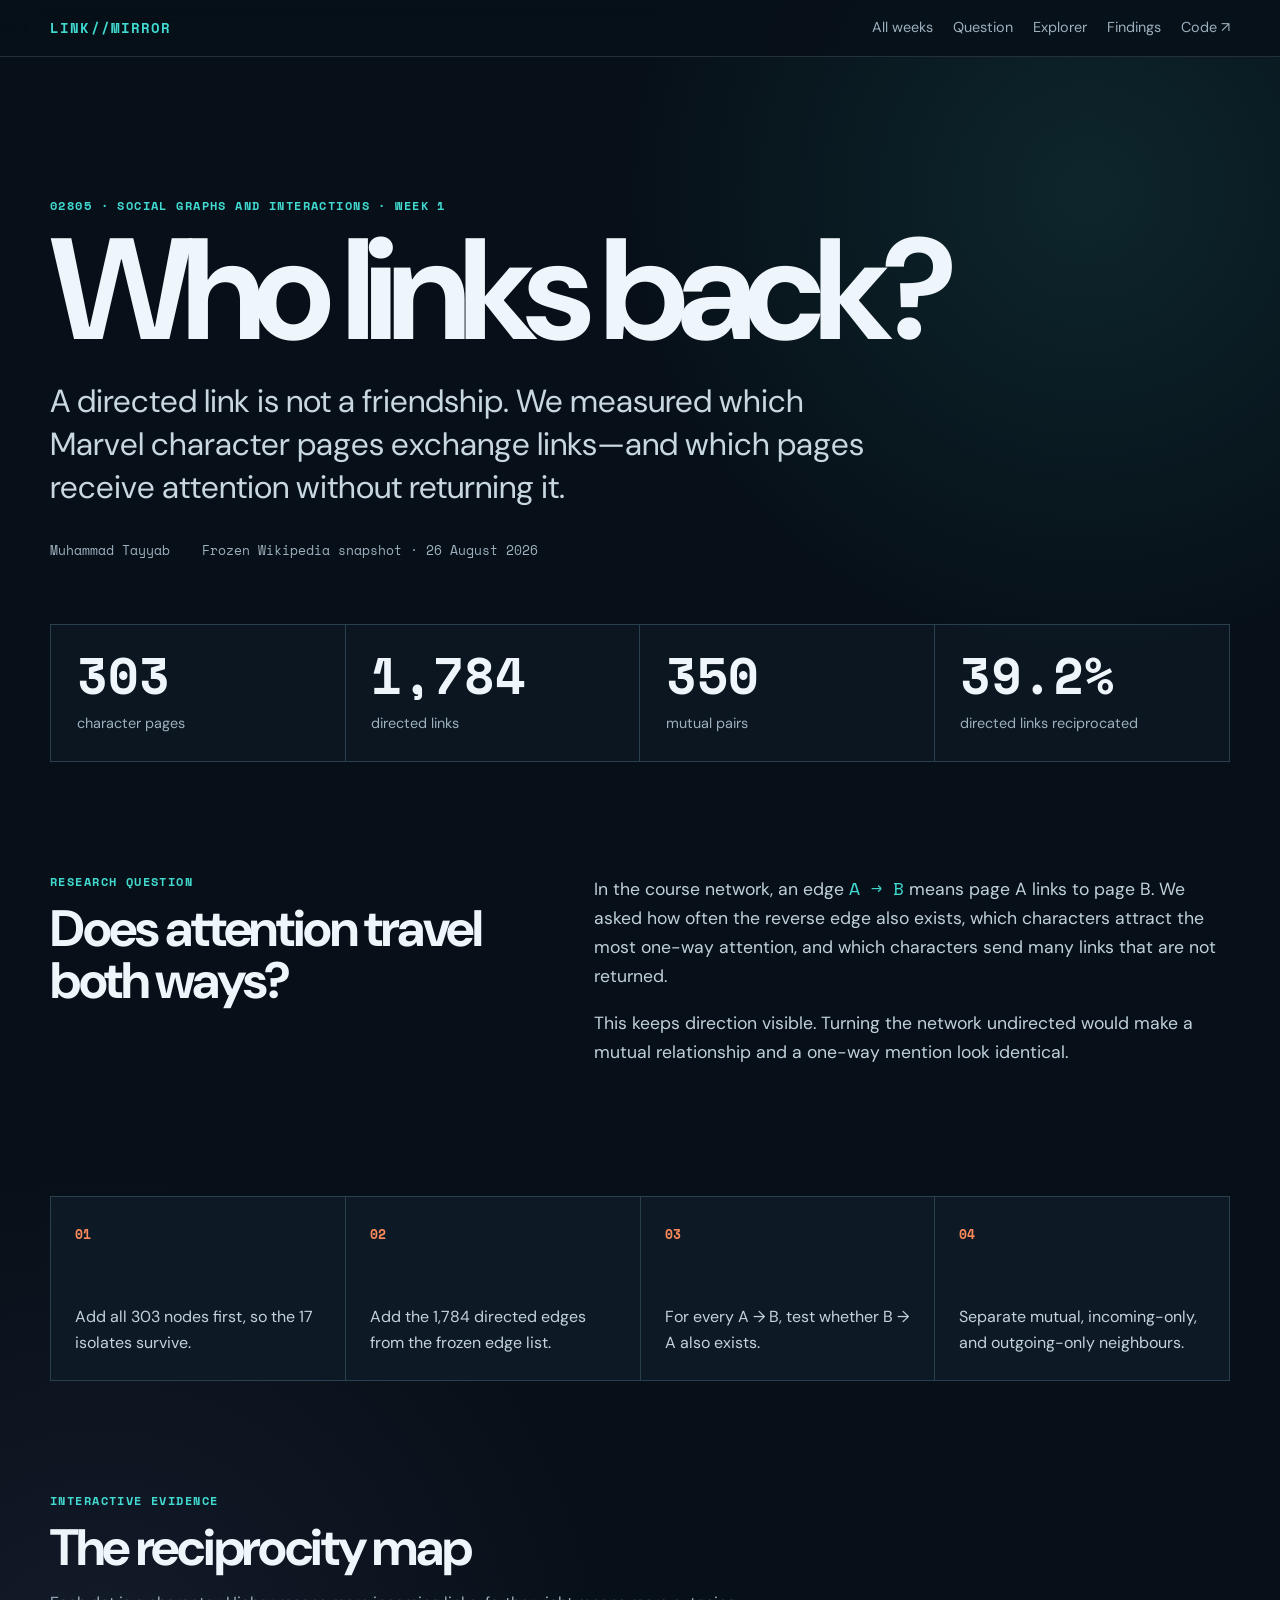
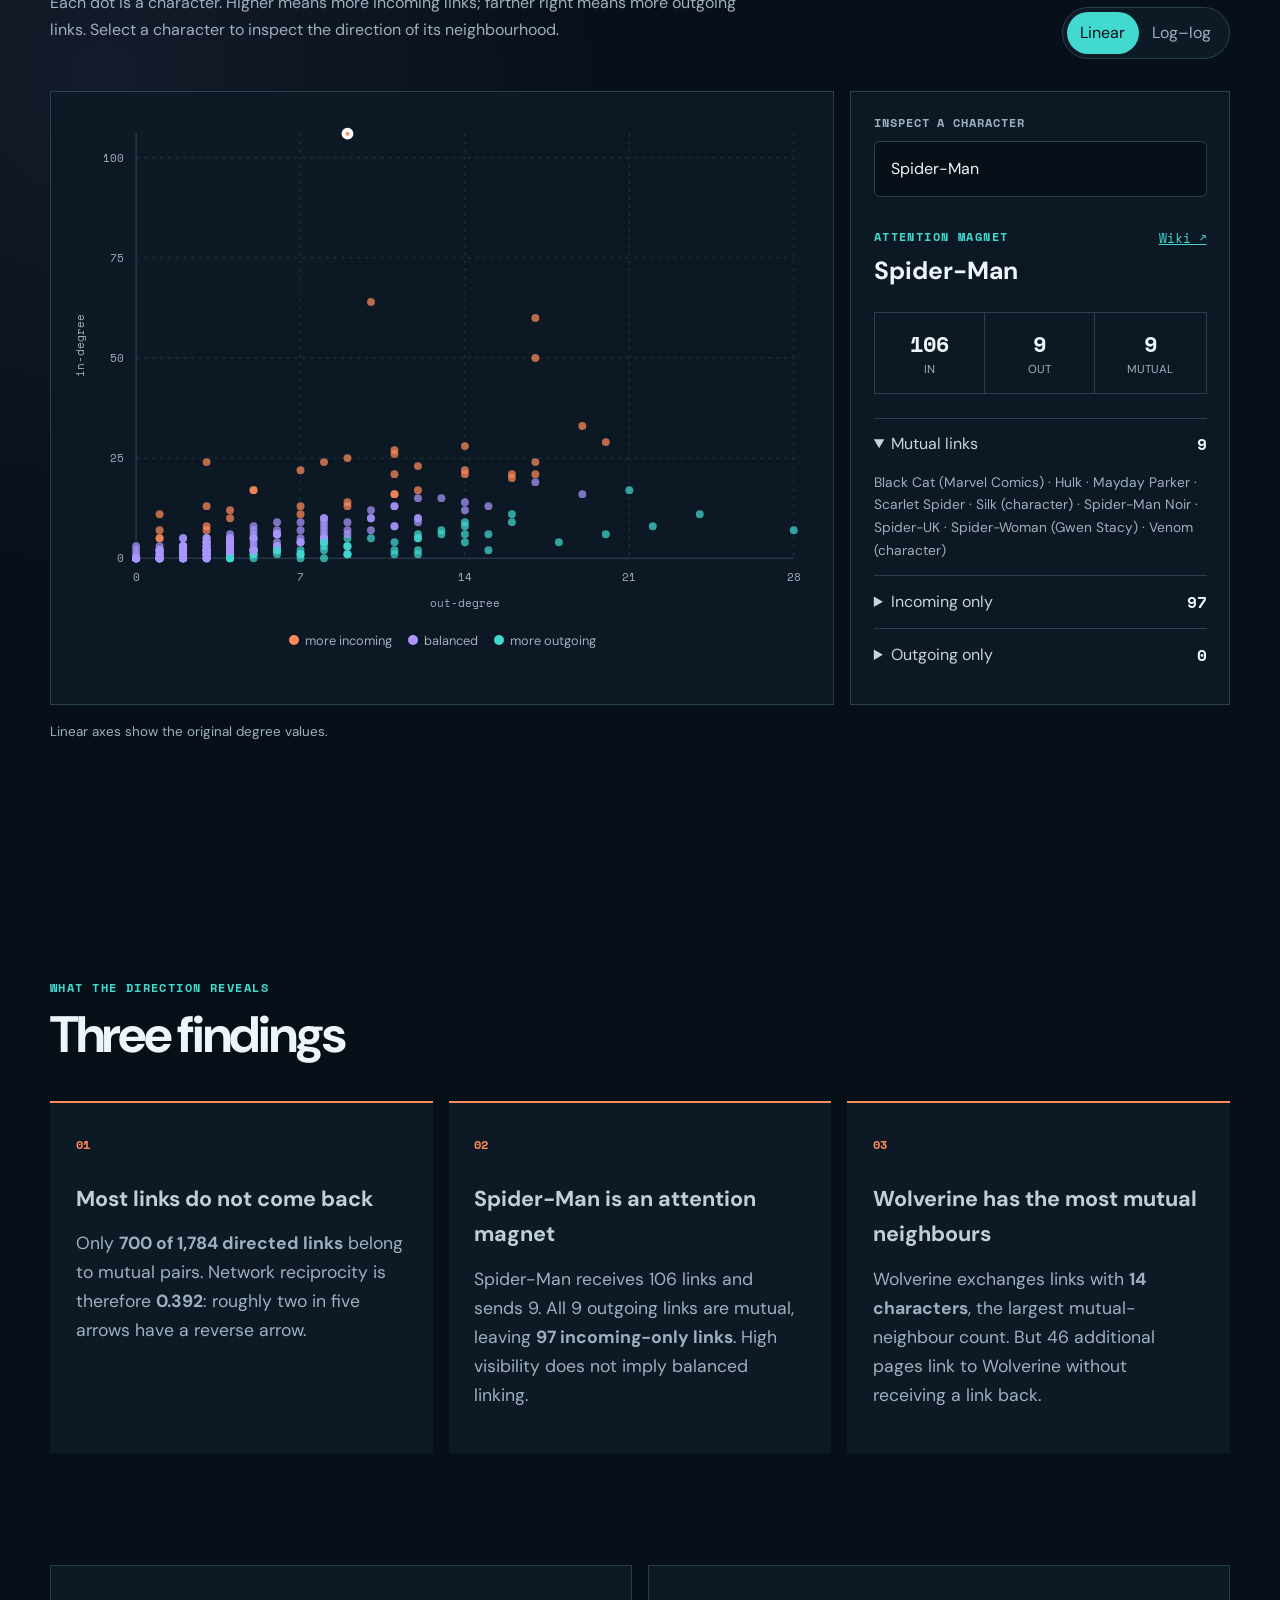
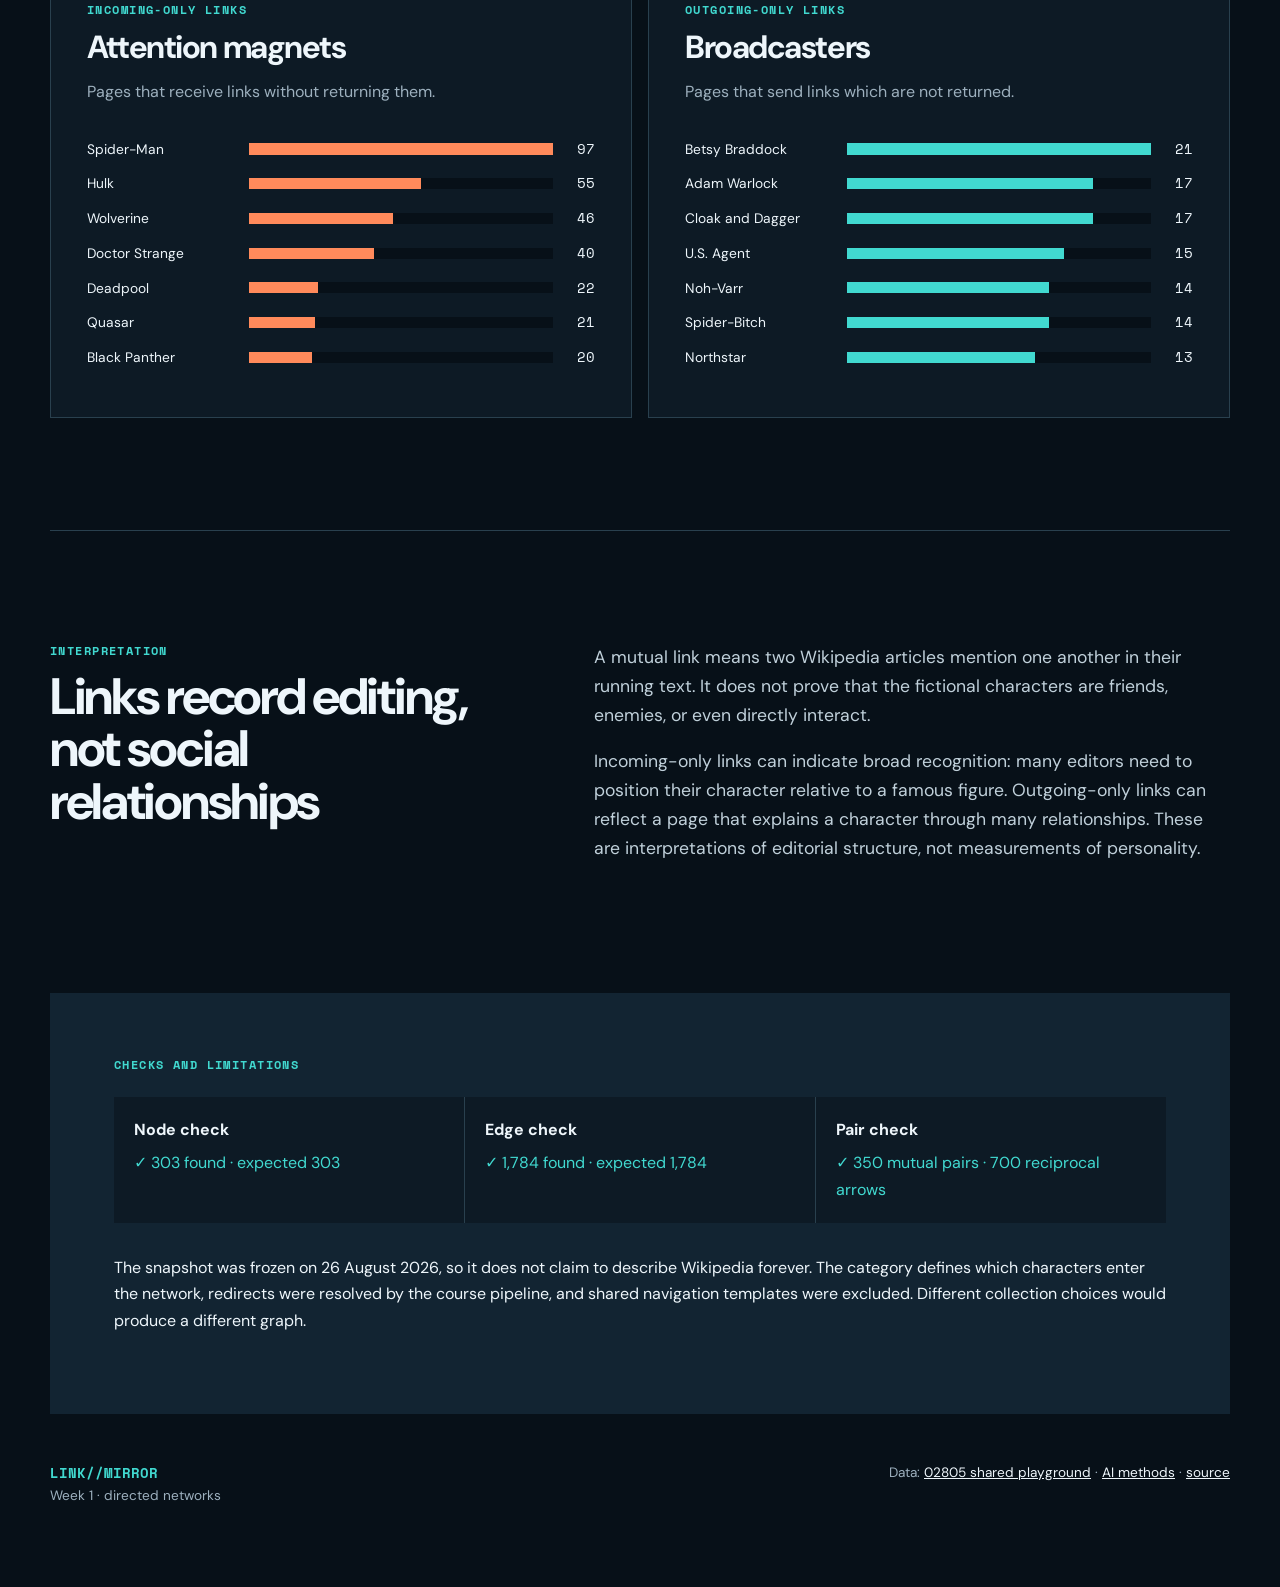
==== weeks/week1/index.html @ 77cc6e8d "Organize Weeks 1–8 and publish reproducible Week 6 Marvel Matchmaker" ====
<!doctype html>
<html lang="en">
<head>
  <meta charset="utf-8">
  <meta name="viewport" content="width=device-width, initial-scale=1">
  <meta name="description" content="A Week 1 investigation of reciprocal and one-way links in Wikipedia's Marvel superhero network.">
  <title>Marvel Link Mirror · Week 1</title>
  <link rel="preconnect" href="https://fonts.googleapis.com">
  <link rel="preconnect" href="https://fonts.gstatic.com" crossorigin>
  <link href="https://fonts.googleapis.com/css2?family=DM+Sans:wght@400;500;600;700&family=Space+Mono:wght@400;700&display=swap" rel="stylesheet">
  <link rel="stylesheet" href="../../styles.css">
</head>
<body>
  <header class="site-header">
    <a class="brand" href="../../index.html" aria-label="Marvel Link Mirror home">LINK//MIRROR</a>
    <nav aria-label="Main navigation"><a href="../../index.html">All weeks</a>
      <a href="#question">Question</a>
      <a href="#explorer">Explorer</a>
      <a href="#findings">Findings</a>
      <a href="https://github.com/tayyab859/social-graphs-2026">Code ↗</a>
    </nav>
  </header>

  <main id="top">
    <section class="hero">
      <p class="eyebrow">02805 · Social Graphs and Interactions · Week 1</p>
      <h1>Who links back?</h1>
      <p class="lede">A directed link is not a friendship. We measured which Marvel character pages exchange links—and which pages receive attention without returning it.</p>
      <div class="hero-meta">
        <span>Muhammad Tayyab</span>
        <span>Frozen Wikipedia snapshot · 26 August 2026</span>
      </div>
    </section>

    <section class="metrics" aria-label="Network summary">
      <article><strong id="metric-nodes">303</strong><span>character pages</span></article>
      <article><strong id="metric-edges">1,784</strong><span>directed links</span></article>
      <article><strong id="metric-mutual">350</strong><span>mutual pairs</span></article>
      <article><strong id="metric-reciprocity">39.2%</strong><span>directed links reciprocated</span></article>
    </section>

    <section id="question" class="prose two-column">
      <div>
        <p class="section-label">Research question</p>
        <h2>Does attention travel both ways?</h2>
      </div>
      <div>
        <p>In the course network, an edge <code>A → B</code> means page A links to page B. We asked how often the reverse edge also exists, which characters attract the most one-way attention, and which characters send many links that are not returned.</p>
        <p>This keeps direction visible. Turning the network undirected would make a mutual relationship and a one-way mention look identical.</p>
      </div>
    </section>

    <section class="method-strip" aria-label="Method">
      <div><span>01</span><p>Add all 303 nodes first, so the 17 isolates survive.</p></div>
      <div><span>02</span><p>Add the 1,784 directed edges from the frozen edge list.</p></div>
      <div><span>03</span><p>For every A → B, test whether B → A also exists.</p></div>
      <div><span>04</span><p>Separate mutual, incoming-only, and outgoing-only neighbours.</p></div>
    </section>

    <section id="explorer" class="explorer">
      <div class="section-heading">
        <div>
          <p class="section-label">Interactive evidence</p>
          <h2>The reciprocity map</h2>
          <p>Each dot is a character. Higher means more incoming links; farther right means more outgoing links. Select a character to inspect the direction of its neighbourhood.</p>
        </div>
        <div class="segmented" role="group" aria-label="Axis scale">
          <button class="active" data-scale="linear" type="button">Linear</button>
          <button data-scale="log" type="button">Log–log</button>
        </div>
      </div>

      <div class="visual-grid">
        <div class="plot-card">
          <div id="plot-status" class="status" role="status">Loading official course data…</div>
          <svg id="scatter" viewBox="0 0 760 520" role="img" aria-label="Scatter plot comparing character in-degree and out-degree"></svg>
          <div class="legend" aria-label="Plot legend">
            <span><i class="dot magnet"></i>more incoming</span>
            <span><i class="dot balanced"></i>balanced</span>
            <span><i class="dot broadcaster"></i>more outgoing</span>
          </div>
        </div>

        <aside class="character-card">
          <label for="character-search">Inspect a character</label>
          <input id="character-search" list="character-options" placeholder="Try Spider-Man…" autocomplete="off">
          <datalist id="character-options"></datalist>
          <div id="character-empty" class="empty-state">Choose any character to see which links are mutual and which travel only one way.</div>
          <div id="character-detail" hidden>
            <div class="character-title">
              <div>
                <p id="character-type" class="section-label"></p>
                <h3 id="character-name"></h3>
              </div>
              <a id="character-wiki" href="#" target="_blank" rel="noopener" aria-label="Open character page on Wikipedia">Wiki ↗</a>
            </div>
            <div class="mini-metrics">
              <div><strong id="char-in">0</strong><span>in</span></div>
              <div><strong id="char-out">0</strong><span>out</span></div>
              <div><strong id="char-mutual">0</strong><span>mutual</span></div>
            </div>
            <div class="link-groups">
              <details open><summary>Mutual links <b id="count-mutual">0</b></summary><p id="list-mutual"></p></details>
              <details><summary>Incoming only <b id="count-incoming">0</b></summary><p id="list-incoming"></p></details>
              <details><summary>Outgoing only <b id="count-outgoing">0</b></summary><p id="list-outgoing"></p></details>
            </div>
          </div>
        </aside>
      </div>
      <p id="axis-note" class="caption">Linear axes show the original degree values.</p>
    </section>

    <section class="prose" id="findings">
      <p class="section-label">What the direction reveals</p>
      <h2>Three findings</h2>
      <div class="findings-grid">
        <article>
          <span class="finding-number">01</span>
          <h3>Most links do not come back</h3>
          <p>Only <strong>700 of 1,784 directed links</strong> belong to mutual pairs. Network reciprocity is therefore <strong>0.392</strong>: roughly two in five arrows have a reverse arrow.</p>
        </article>
        <article>
          <span class="finding-number">02</span>
          <h3>Spider-Man is an attention magnet</h3>
          <p>Spider-Man receives 106 links and sends 9. All 9 outgoing links are mutual, leaving <strong>97 incoming-only links</strong>. High visibility does not imply balanced linking.</p>
        </article>
        <article>
          <span class="finding-number">03</span>
          <h3>Wolverine has the most mutual neighbours</h3>
          <p>Wolverine exchanges links with <strong>14 characters</strong>, the largest mutual-neighbour count. But 46 additional pages link to Wolverine without receiving a link back.</p>
        </article>
      </div>
    </section>

    <section class="rankings">
      <article>
        <p class="section-label">Incoming-only links</p>
        <h2>Attention magnets</h2>
        <p class="subcopy">Pages that receive links without returning them.</p>
        <div id="attention-bars" class="bars" aria-label="Ranking of incoming-only links"></div>
      </article>
      <article>
        <p class="section-label">Outgoing-only links</p>
        <h2>Broadcasters</h2>
        <p class="subcopy">Pages that send links which are not returned.</p>
        <div id="broadcast-bars" class="bars" aria-label="Ranking of outgoing-only links"></div>
      </article>
    </section>

    <section class="prose two-column interpretation">
      <div>
        <p class="section-label">Interpretation</p>
        <h2>Links record editing, not social relationships</h2>
      </div>
      <div>
        <p>A mutual link means two Wikipedia articles mention one another in their running text. It does not prove that the fictional characters are friends, enemies, or even directly interact.</p>
        <p>Incoming-only links can indicate broad recognition: many editors need to position their character relative to a famous figure. Outgoing-only links can reflect a page that explains a character through many relationships. These are interpretations of editorial structure, not measurements of personality.</p>
      </div>
    </section>

    <section class="limitations">
      <p class="section-label">Checks and limitations</p>
      <div class="checks-grid">
        <article><strong>Node check</strong><span id="check-nodes">Waiting for data</span></article>
        <article><strong>Edge check</strong><span id="check-edges">Waiting for data</span></article>
        <article><strong>Pair check</strong><span id="check-pairs">Waiting for data</span></article>
      </div>
      <p>The snapshot was frozen on 26 August 2026, so it does not claim to describe Wikipedia forever. The category defines which characters enter the network, redirects were resolved by the course pipeline, and shared navigation templates were excluded. Different collection choices would produce a different graph.</p>
    </section>
  </main>

  <footer>
    <div><strong>LINK//MIRROR</strong><span>Week 1 · directed networks</span></div>
    <p>Data: <a href="https://sunelehmann.com/socialgraphs2026-web/data/">02805 shared playground</a> · <a href="../../AI_METHODS.md">AI methods</a> · <a href="https://github.com/tayyab859/social-graphs-2026">source</a></p>
  </footer>

  <div id="tooltip" class="tooltip" hidden></div>
  <script src="../../app.js"></script>
</body>
</html>
---- styles.css ----
:root {
  --bg: #071018;
  --panel: #0d1a25;
  --panel-2: #122432;
  --text: #eef6fb;
  --muted: #9db0be;
  --line: #29404e;
  --cyan: #41d9d0;
  --orange: #ff8a5b;
  --violet: #a996ff;
  --max: 1180px;
}
* { box-sizing: border-box; }
html { scroll-behavior: smooth; }
body {
  margin: 0;
  color: var(--text);
  background: radial-gradient(circle at 85% 4%, rgba(65,217,208,.11), transparent 29rem), radial-gradient(circle at 8% 35%, rgba(169,150,255,.08), transparent 32rem), var(--bg);
  font-family: "DM Sans", system-ui, sans-serif;
  font-size: 16px;
  line-height: 1.65;
}
a { color: inherit; }
button, input { font: inherit; }
code { color: var(--cyan); font-family: "Space Mono", monospace; }
.site-header {
  position: sticky;
  top: 0;
  z-index: 20;
  display: flex;
  justify-content: space-between;
  align-items: center;
  gap: 1.5rem;
  padding: 1rem max(1.25rem, calc((100vw - var(--max)) / 2));
  border-bottom: 1px solid rgba(157,176,190,.2);
  background: rgba(7,16,24,.88);
  backdrop-filter: blur(16px);
}
.brand { font: 700 .88rem/1 "Space Mono", monospace; letter-spacing: .08em; text-decoration: none; color: var(--cyan); }
nav { display: flex; gap: 1.25rem; }
nav a { color: var(--muted); text-decoration: none; font-size: .9rem; }
nav a:hover, nav a:focus-visible { color: var(--text); }
main > section, footer { width: min(calc(100% - 2.5rem), var(--max)); margin-inline: auto; }
.hero { padding: clamp(5rem, 11vw, 9rem) 0 4rem; max-width: var(--max); }
.eyebrow, .section-label { margin: 0 0 .75rem; color: var(--cyan); font: 700 .74rem/1.4 "Space Mono", monospace; letter-spacing: .12em; text-transform: uppercase; }
h1, h2, h3, p { margin-top: 0; }
h1 { margin-bottom: 1.5rem; font-size: clamp(4rem, 12vw, 9rem); line-height: .9; letter-spacing: -.075em; }
.lede { max-width: 830px; color: #c8d7e0; font-size: clamp(1.25rem, 2.6vw, 2rem); line-height: 1.35; }
.hero-meta { display: flex; flex-wrap: wrap; gap: .7rem 2rem; color: var(--muted); font: .8rem "Space Mono", monospace; }
.metrics { display: grid; grid-template-columns: repeat(4, 1fr); border: 1px solid var(--line); background: rgba(13,26,37,.72); }
.metrics article { padding: 1.6rem; border-right: 1px solid var(--line); }
.metrics article:last-child { border-right: 0; }
.metrics strong { display: block; font: 700 clamp(1.9rem, 4vw, 3.1rem)/1 "Space Mono", monospace; }
.metrics span { display: block; margin-top: .7rem; color: var(--muted); font-size: .9rem; }
.prose { padding: 7rem 0; }
.two-column { display: grid; grid-template-columns: minmax(0, .82fr) minmax(0, 1.18fr); gap: clamp(2rem, 8vw, 7rem); }
h2 { margin-bottom: 1rem; font-size: clamp(2rem, 4vw, 3.6rem); line-height: 1.02; letter-spacing: -.045em; }
.prose > div:last-child { color: #c0d0da; font-size: 1.1rem; }
.method-strip { display: grid; grid-template-columns: repeat(4, 1fr); gap: 1px; padding: 1px; background: var(--line); }
.method-strip div { min-height: 180px; padding: 1.5rem; background: var(--panel); }
.method-strip span { color: var(--orange); font: 700 .8rem "Space Mono", monospace; }
.method-strip p { margin: 3.5rem 0 0; color: #c4d2db; }
.explorer { padding: 7rem 0; }
.section-heading { display: flex; align-items: end; justify-content: space-between; gap: 2rem; margin-bottom: 2rem; }
.section-heading > div:first-child { max-width: 700px; }
.section-heading p:last-child { color: var(--muted); }
.segmented { display: flex; flex: 0 0 auto; padding: .25rem; border: 1px solid var(--line); background: var(--panel); border-radius: 999px; }
.segmented button { padding: .5rem .85rem; color: var(--muted); background: transparent; border: 0; border-radius: 999px; cursor: pointer; }
.segmented button.active { color: #071018; background: var(--cyan); }
.visual-grid { display: grid; grid-template-columns: minmax(0, 1.55fr) minmax(300px, .75fr); gap: 1rem; }
.plot-card, .character-card { border: 1px solid var(--line); background: rgba(13,26,37,.88); }
.plot-card { position: relative; min-height: 530px; padding: 1rem; overflow: hidden; }
#scatter { width: 100%; height: auto; min-height: 460px; }
.status { position: absolute; inset: 0; display: grid; place-items: center; background: var(--panel); color: var(--muted); z-index: 2; }
.status.error { color: #ffb29a; }
.status[hidden] { display: none; }
.legend { display: flex; justify-content: center; flex-wrap: wrap; gap: 1rem; color: var(--muted); font-size: .8rem; }
.dot { display: inline-block; width: .65rem; height: .65rem; margin-right: .35rem; border-radius: 50%; }
.dot.magnet { background: var(--orange); }
.dot.balanced { background: var(--violet); }
.dot.broadcaster { background: var(--cyan); }
.character-card { padding: 1.4rem; }
.character-card > label { display: block; margin-bottom: .6rem; color: var(--muted); font: 700 .75rem "Space Mono", monospace; text-transform: uppercase; letter-spacing: .08em; }
.character-card input { width: 100%; padding: .85rem 1rem; color: var(--text); background: #071018; border: 1px solid var(--line); border-radius: .35rem; }
.character-card input:focus { outline: 2px solid var(--cyan); outline-offset: 2px; }
.empty-state { padding: 3rem .25rem; color: var(--muted); }
.character-title { display: flex; justify-content: space-between; align-items: start; gap: 1rem; margin-top: 2rem; }
.character-title h3 { margin-bottom: .25rem; font-size: 1.55rem; line-height: 1.1; }
.character-title a { color: var(--cyan); font: .8rem "Space Mono", monospace; }
.mini-metrics { display: grid; grid-template-columns: repeat(3, 1fr); margin: 1.5rem 0; border: 1px solid var(--line); }
.mini-metrics div { padding: .85rem; text-align: center; border-right: 1px solid var(--line); }
.mini-metrics div:last-child { border-right: 0; }
.mini-metrics strong, .mini-metrics span { display: block; }
.mini-metrics strong { font: 700 1.4rem "Space Mono", monospace; }
.mini-metrics span { color: var(--muted); font-size: .72rem; text-transform: uppercase; }
details { border-top: 1px solid var(--line); }
summary { padding: .8rem 0; cursor: pointer; color: #c7d4dc; }
summary b { float: right; color: var(--text); font-family: "Space Mono", monospace; }
details p { max-height: 95px; overflow: auto; color: var(--muted); font-size: .86rem; }
.caption { margin-top: 1rem; color: var(--muted); font-size: .84rem; }
.findings-grid { display: grid; grid-template-columns: repeat(3, 1fr); gap: 1rem; margin-top: 2.5rem; }
.findings-grid article { padding: 1.6rem; border-top: 2px solid var(--orange); background: var(--panel); }
.findings-grid h3 { margin: 1.5rem 0 .75rem; font-size: 1.35rem; }
.findings-grid p { color: var(--muted); }
.finding-number { color: var(--orange); font: 700 .75rem "Space Mono", monospace; }
.rankings { display: grid; grid-template-columns: 1fr 1fr; gap: 1rem; padding-bottom: 7rem; }
.rankings > article { padding: clamp(1.5rem, 3vw, 2.25rem); background: var(--panel); border: 1px solid var(--line); }
.rankings h2 { font-size: 2rem; }
.subcopy { color: var(--muted); }
.bars { margin-top: 2rem; }
.bar-row { display: grid; width: 100%; grid-template-columns: minmax(105px, 1.1fr) 2.2fr 2rem; align-items: center; gap: .65rem; margin: .75rem 0; padding: 0; color: var(--text); background: transparent; border: 0; text-align: left; cursor: pointer; font-size: .86rem; }
.bar-label { overflow: hidden; white-space: nowrap; text-overflow: ellipsis; }
.bar-track { height: .7rem; background: #071018; }
.bar-fill { display: block; height: 100%; background: var(--orange); }
.broadcast .bar-fill { background: var(--cyan); }
.bar-value { text-align: right; font-family: "Space Mono", monospace; }
.interpretation { border-top: 1px solid var(--line); }
.limitations { padding: 4rem; background: var(--panel-2); }
.checks-grid { display: grid; grid-template-columns: repeat(3, 1fr); gap: 1px; margin: 1.5rem 0 2rem; background: var(--line); }
.checks-grid article { padding: 1.25rem; background: var(--panel); }
.checks-grid strong, .checks-grid span { display: block; }
.checks-grid span { margin-top: .4rem; color: var(--muted); }
.checks-grid .pass { color: var(--cyan); }
.checks-grid .fail { color: #ff9c7a; }
footer { display: flex; justify-content: space-between; gap: 2rem; padding: 3rem 0 5rem; color: var(--muted); font-size: .85rem; }
footer strong, footer span { display: block; }
footer strong { color: var(--cyan); font-family: "Space Mono", monospace; }
footer a { color: var(--text); }
.tooltip { position: fixed; z-index: 50; pointer-events: none; padding: .55rem .7rem; border: 1px solid var(--line); background: #02080d; color: var(--text); font-size: .8rem; box-shadow: 0 10px 35px rgba(0,0,0,.4); }
.axis-line, .grid-line { stroke: #2d4554; stroke-width: 1; }
.grid-line { stroke-dasharray: 3 5; opacity: .7; }
.axis-label, .tick-label { fill: var(--muted); font-family: "Space Mono", monospace; font-size: 11px; }
.plot-dot { cursor: pointer; stroke: transparent; stroke-width: 4; transition: r .15s ease, opacity .15s ease; }
.plot-dot:hover, .plot-dot.selected { stroke: #fff; opacity: 1; }
@media (max-width: 850px) {
  nav a:not(:last-child) { display: none; }
  .metrics, .method-strip { grid-template-columns: 1fr 1fr; }
  .metrics article:nth-child(2) { border-right: 0; }
  .metrics article:nth-child(-n+2) { border-bottom: 1px solid var(--line); }
  .two-column, .visual-grid, .rankings { grid-template-columns: 1fr; }
  .findings-grid { grid-template-columns: 1fr; }
  .section-heading { align-items: start; flex-direction: column; }
  .plot-card { min-height: 400px; }
  #scatter { min-height: 360px; }
  .limitations { padding: 2rem 1.25rem; }
  footer { flex-direction: column; }
}
@media (max-width: 520px) {
  h1 { font-size: 3.75rem; }
  .metrics, .method-strip, .checks-grid { grid-template-columns: 1fr; }
  .metrics article { border-right: 0; border-bottom: 1px solid var(--line); }
  .metrics article:last-child { border-bottom: 0; }
  .method-strip div { min-height: 130px; }
  .method-strip p { margin-top: 1.5rem; }
}
@media (prefers-reduced-motion: reduce) {
  html { scroll-behavior: auto; }
  *, *::before, *::after { transition: none !important; }
}
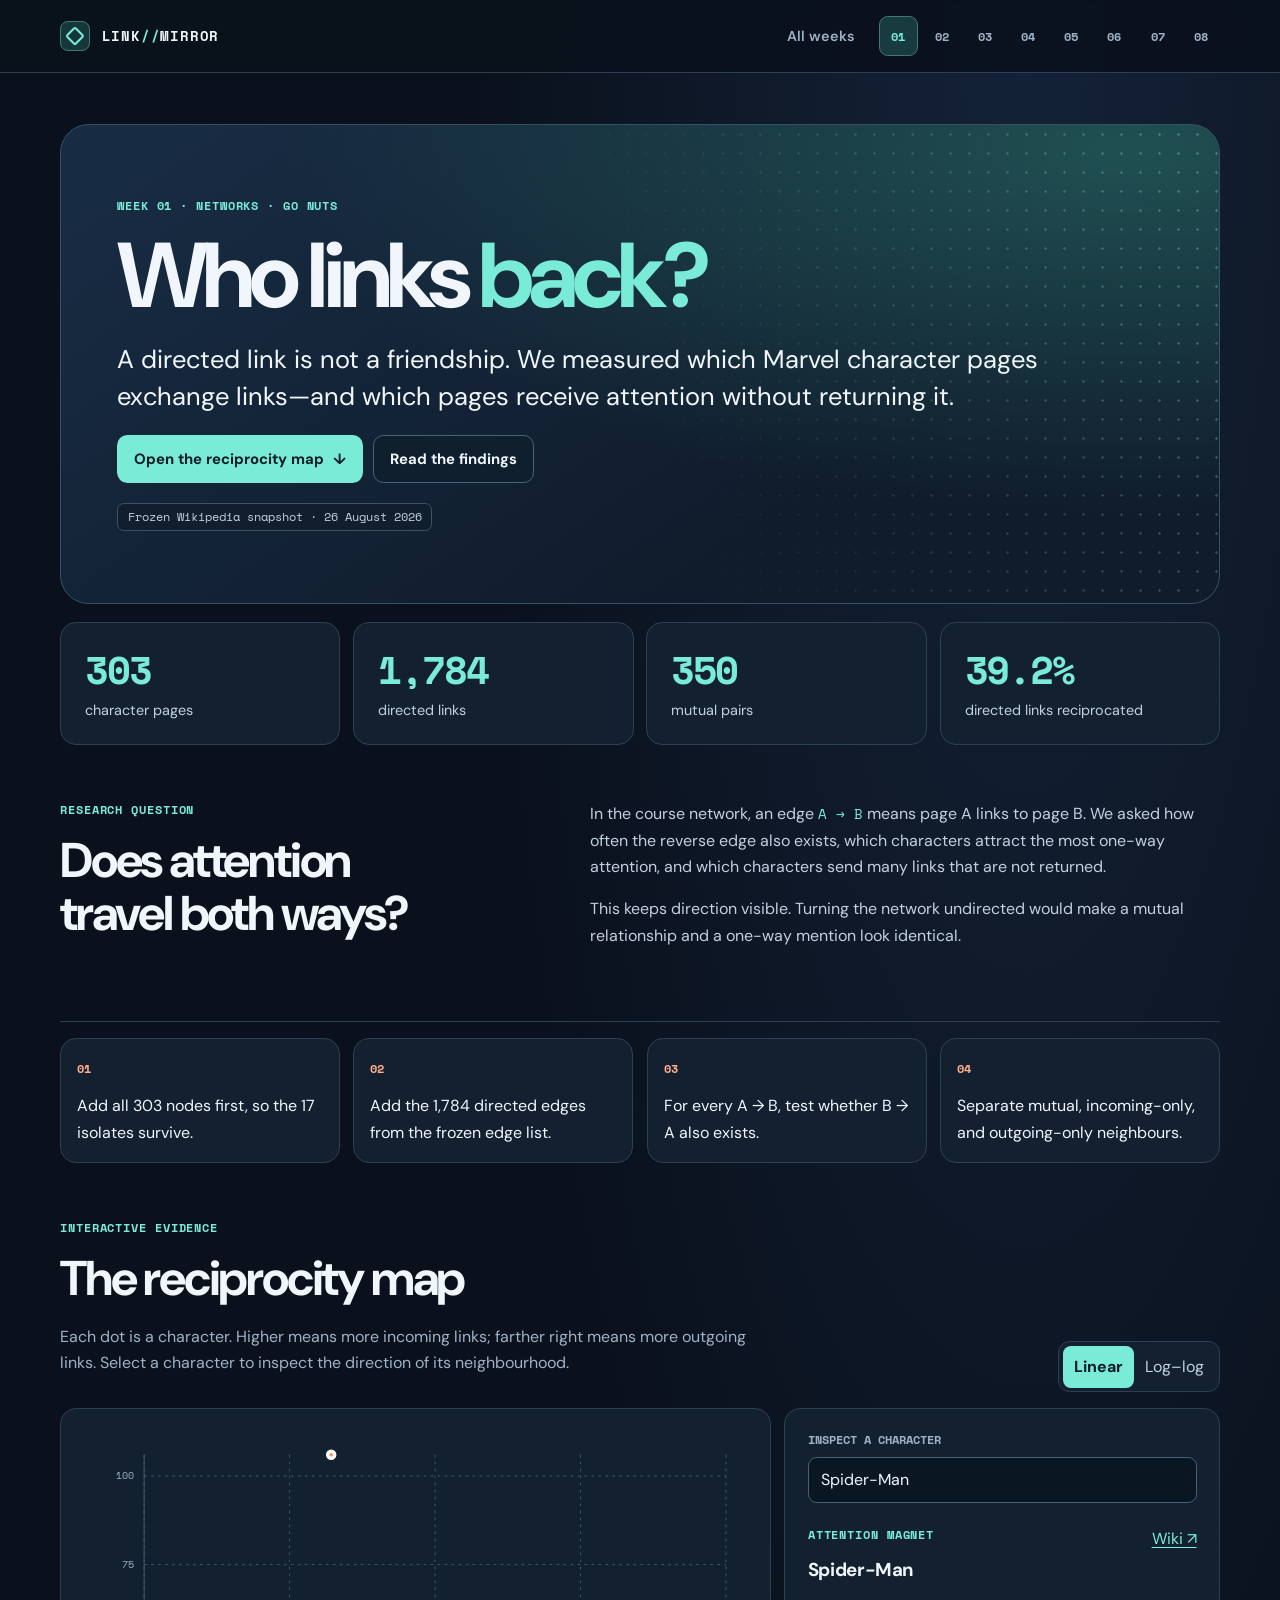
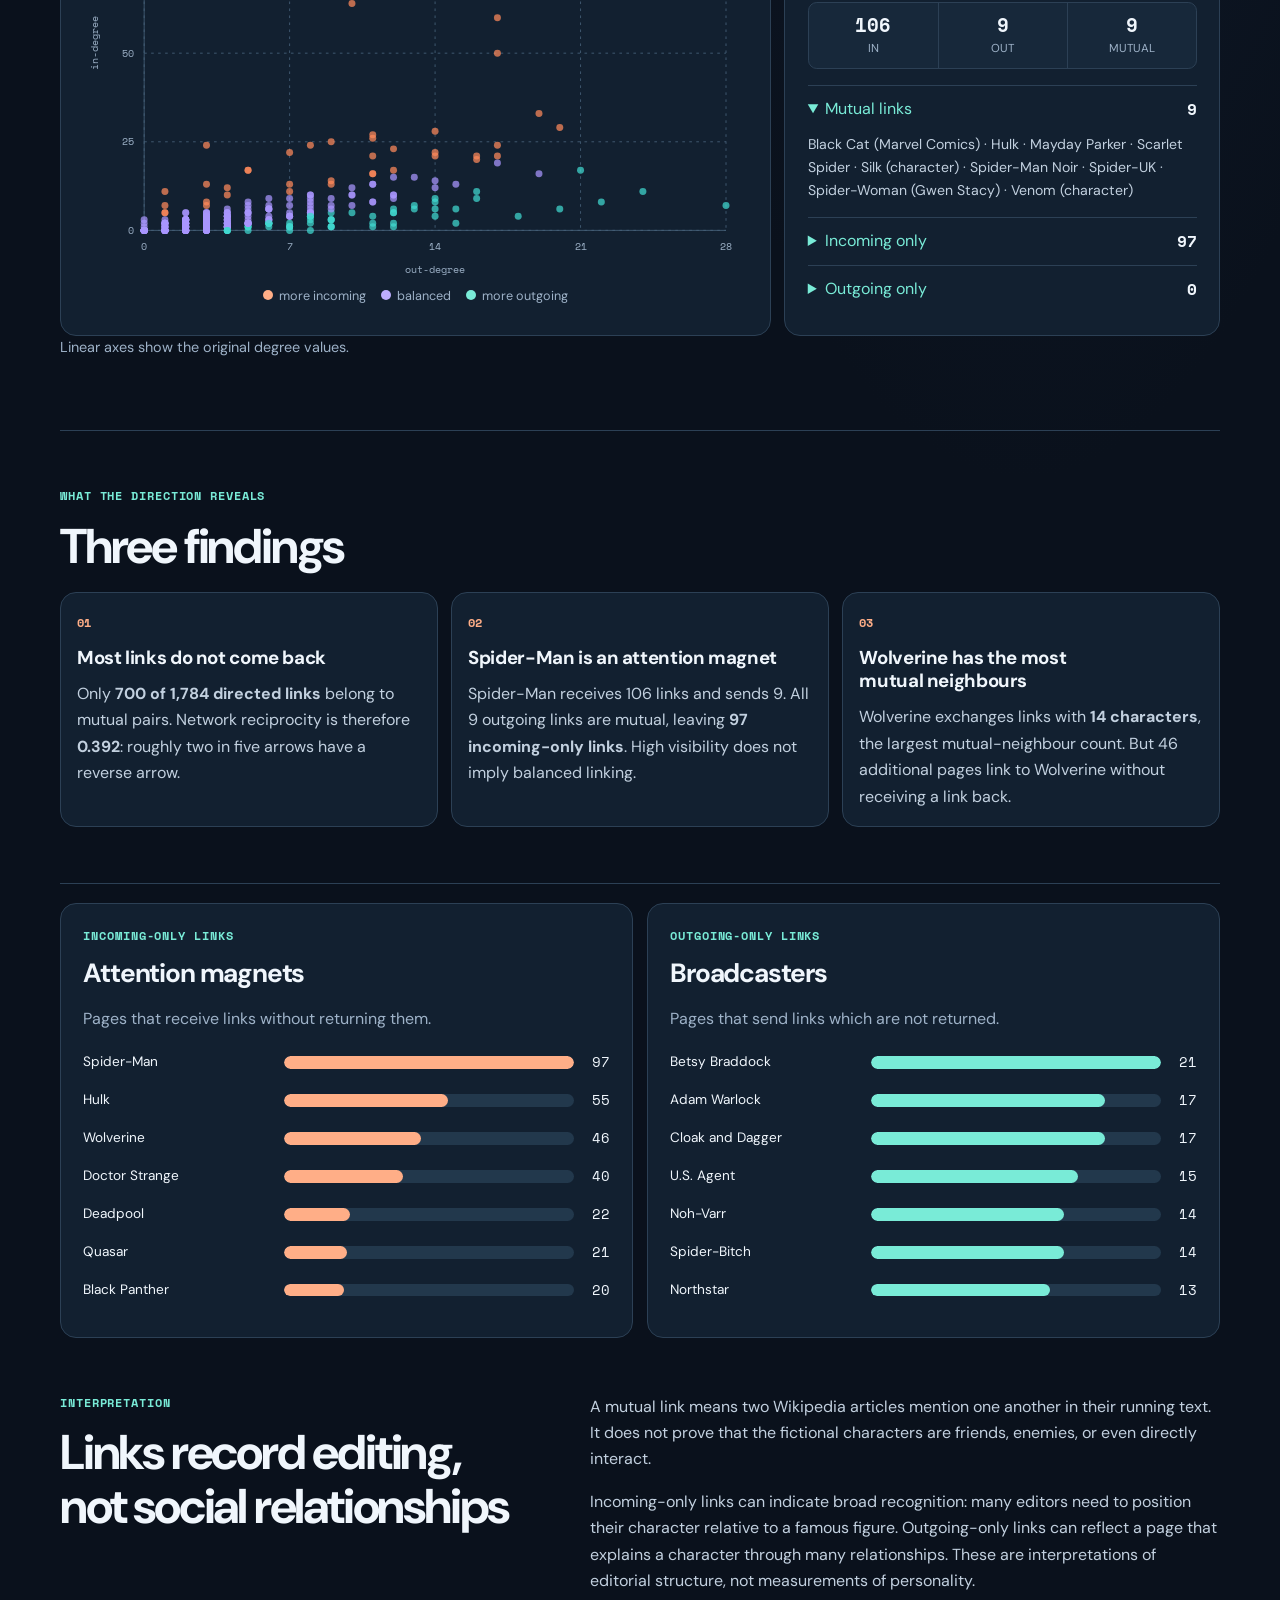
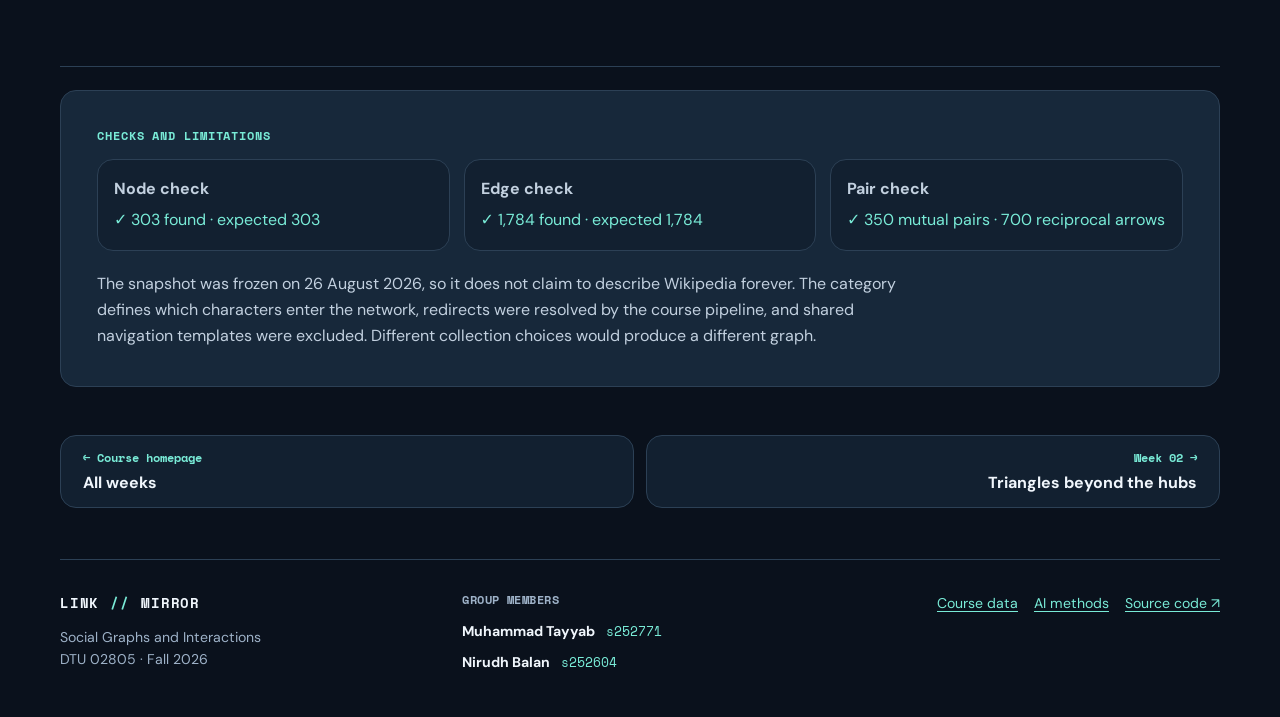
==== commit 89c5fd79: "Unify the course site design and credit both group members" ====
--- a/weeks/week1/index.html
+++ b/weeks/week1/index.html
@@ -7,27 +7,39 @@
   <title>Marvel Link Mirror · Week 1</title>
   <link rel="preconnect" href="https://fonts.googleapis.com">
   <link rel="preconnect" href="https://fonts.gstatic.com" crossorigin>
-  <link href="https://fonts.googleapis.com/css2?family=DM+Sans:wght@400;500;600;700&family=Space+Mono:wght@400;700&display=swap" rel="stylesheet">
-  <link rel="stylesheet" href="../../styles.css">
+  <link rel="stylesheet" href="https://fonts.googleapis.com/css2?family=DM+Sans:wght@400;500;600;700&amp;family=Space+Mono:wght@400;700&amp;display=swap">
+  <link rel="stylesheet" href="../../styles.css?v=4">
+  <link rel="stylesheet" href="../../course.css?v=4">
 </head>
 <body>
+  <a class="skip-link" href="#top">Skip to content</a>
   <header class="site-header">
-    <a class="brand" href="../../index.html" aria-label="Marvel Link Mirror home">LINK//MIRROR</a>
-    <nav aria-label="Main navigation"><a href="../../index.html">All weeks</a>
-      <a href="#question">Question</a>
-      <a href="#explorer">Explorer</a>
-      <a href="#findings">Findings</a>
-      <a href="https://github.com/tayyab859/social-graphs-2026">Code ↗</a>
-    </nav>
+    <div class="header-inner">
+      <a class="brand" href="../../" aria-label="LINK//MIRROR home"><span class="brand-mark" aria-hidden="true"></span><span>LINK<span class="brand-accent">//</span>MIRROR</span></a>
+      <nav class="week-nav" aria-label="Weekly navigation">
+        <a class="week-nav-home" href="../../">All weeks</a>
+        <a href="../../weeks/week1/" aria-label="Week 1" aria-current="page">01</a>
+        <a href="../../weeks/week2/" aria-label="Week 2">02</a>
+        <a href="../../weeks/week3/" aria-label="Week 3">03</a>
+        <a href="../../weeks/week4/" aria-label="Week 4">04</a>
+        <a href="../../weeks/week5/" aria-label="Week 5">05</a>
+        <a href="../../weeks/week6/" aria-label="Week 6">06</a>
+        <a href="../../weeks/week7/" aria-label="Week 7">07</a>
+        <a href="../../weeks/week8/" aria-label="Week 8 project preparation">08</a>
+      </nav>
+    </div>
   </header>
 
-  <main id="top">
+  <main id="top" tabindex="-1">
     <section class="hero">
-      <p class="eyebrow">02805 · Social Graphs and Interactions · Week 1</p>
-      <h1>Who links back?</h1>
+      <p class="eyebrow">Week 01 · Networks · Go Nuts</p>
+      <h1>Who links <em>back?</em></h1>
       <p class="lede">A directed link is not a friendship. We measured which Marvel character pages exchange links—and which pages receive attention without returning it.</p>
+      <div class="hero-actions">
+        <a class="button" href="#explorer">Open the reciprocity map <span aria-hidden="true">↓</span></a>
+        <a class="button-secondary" href="#findings">Read the findings</a>
+      </div>
       <div class="hero-meta">
-        <span>Muhammad Tayyab</span>
         <span>Frozen Wikipedia snapshot · 26 August 2026</span>
       </div>
     </section>
@@ -167,11 +179,30 @@
       </div>
       <p>The snapshot was frozen on 26 August 2026, so it does not claim to describe Wikipedia forever. The category defines which characters enter the network, redirects were resolved by the course pipeline, and shared navigation templates were excluded. Different collection choices would produce a different graph.</p>
     </section>
+
+    <nav class="week-pagination" aria-label="Previous and next week">
+      <a href="../../"><span>← Course homepage</span><strong>All weeks</strong></a>
+      <a href="../week2/"><span>Week 02 →</span><strong>Triangles beyond the hubs</strong></a>
+    </nav>
   </main>
 
-  <footer>
-    <div><strong>LINK//MIRROR</strong><span>Week 1 · directed networks</span></div>
-    <p>Data: <a href="https://sunelehmann.com/socialgraphs2026-web/data/">02805 shared playground</a> · <a href="../../AI_METHODS.md">AI methods</a> · <a href="https://github.com/tayyab859/social-graphs-2026">source</a></p>
+  <footer class="site-footer">
+    <div class="footer-brand">
+      <a class="brand" href="../../" aria-label="LINK//MIRROR home">LINK<span class="brand-accent">//</span>MIRROR</a>
+      <p>Social Graphs and Interactions<br>DTU 02805 · Fall 2026</p>
+    </div>
+    <div>
+      <p class="footer-heading">Group members</p>
+      <ul class="member-list">
+        <li><span class="member-name">Muhammad Tayyab</span> <span class="student-id">s252771</span></li>
+        <li><span class="member-name">Nirudh Balan</span> <span class="student-id">s252604</span></li>
+      </ul>
+    </div>
+    <nav class="footer-links" aria-label="Course resources">
+      <a href="https://sunelehmann.com/socialgraphs2026-web/data/">Course data</a>
+      <a href="../../AI_METHODS.md">AI methods</a>
+      <a href="https://github.com/tayyab859/Social-graphs-2026">Source code <span aria-hidden="true">↗</span></a>
+    </nav>
   </footer>
 
   <div id="tooltip" class="tooltip" hidden></div>
--- a/styles.css
+++ b/styles.css
@@ -1,159 +1,451 @@
 :root {
-  --bg: #071018;
-  --panel: #0d1a25;
-  --panel-2: #122432;
-  --text: #eef6fb;
-  --muted: #9db0be;
-  --line: #29404e;
-  --cyan: #41d9d0;
-  --orange: #ff8a5b;
-  --violet: #a996ff;
-  --max: 1180px;
-}
+  color-scheme: dark;
+  --bg: #0a111c;
+  --panel: #122030;
+  --panel-2: #17283a;
+  --text: #f0f6fc;
+  --body: #c2d0df;
+  --muted: #9eb2c8;
+  --line: #2c4055;
+  --cyan: #79ebd7;
+  --orange: #ffae87;
+  --violet: #bdadff;
+  --max: 1160px;
+  --gutter: clamp(1rem, 3.5vw, 2.5rem);
+  --radius: 1rem;
+  --mono: "Space Mono", ui-monospace, monospace;
+}
+
 * { box-sizing: border-box; }
-html { scroll-behavior: smooth; }
+
+html {
+  scroll-behavior: smooth;
+  scroll-padding-top: 6rem;
+}
+
 body {
   margin: 0;
   color: var(--text);
-  background: radial-gradient(circle at 85% 4%, rgba(65,217,208,.11), transparent 29rem), radial-gradient(circle at 8% 35%, rgba(169,150,255,.08), transparent 32rem), var(--bg);
-  font-family: "DM Sans", system-ui, sans-serif;
-  font-size: 16px;
-  line-height: 1.65;
-}
-a { color: inherit; }
-button, input { font: inherit; }
-code { color: var(--cyan); font-family: "Space Mono", monospace; }
+  background: radial-gradient(ellipse at 80% 0, #142238 0, transparent 34rem), var(--bg);
+  font: 400 1rem/1.65 "DM Sans", system-ui, sans-serif;
+}
+
+a {
+  color: var(--cyan);
+  text-underline-offset: .2em;
+}
+
+a:hover { text-decoration-thickness: 2px; }
+
+button, input, select { font: inherit; }
+
+:where(a, button, input, select, summary, [tabindex]):focus-visible {
+  outline: 2px solid var(--orange);
+  outline-offset: 4px;
+}
+
+img { max-width: 100%; }
+
+h1, h2, h3, h4, p { margin-top: 0; }
+
+h1, h2, h3, h4 { text-wrap: balance; }
+
+h1 {
+  margin-bottom: 1.3rem;
+  font-size: clamp(2.65rem, 7.6vw, 5.75rem);
+  line-height: 1;
+  letter-spacing: -.064em;
+}
+
+h1 em {
+  color: var(--cyan);
+  font-style: normal;
+}
+
+h2 {
+  margin-bottom: 1.15rem;
+  font-size: clamp(1.85rem, 4vw, 3.05rem);
+  line-height: 1.1;
+  letter-spacing: -.045em;
+}
+
+h3, h4 {
+  line-height: 1.25;
+  letter-spacing: -.02em;
+}
+
+code {
+  color: var(--cyan);
+  font-family: var(--mono);
+  font-size: .9em;
+  overflow-wrap: anywhere;
+}
+
+.skip-link {
+  position: fixed;
+  z-index: 30;
+  top: .75rem;
+  left: var(--gutter);
+  transform: translateY(calc(-100% - 1rem));
+  padding: .65rem 1rem;
+  border-radius: .5rem;
+  background: var(--cyan);
+  color: var(--bg);
+  font-weight: 700;
+}
+
+.skip-link:focus { transform: none; }
+
+.header-inner, main, .site-footer {
+  width: min(calc(100% - 2 * var(--gutter)), var(--max));
+  margin-inline: auto;
+}
+
 .site-header {
   position: sticky;
+  z-index: 20;
   top: 0;
-  z-index: 20;
-  display: flex;
+  border-bottom: 1px solid var(--line);
+  background: rgb(10 17 28 / 94%);
+  backdrop-filter: blur(14px);
+}
+
+.header-inner {
+  min-height: 4.5rem;
+  display: flex;
+  align-items: center;
   justify-content: space-between;
+  gap: 1rem;
+}
+
+.brand {
+  display: inline-flex;
   align-items: center;
-  gap: 1.5rem;
-  padding: 1rem max(1.25rem, calc((100vw - var(--max)) / 2));
-  border-bottom: 1px solid rgba(157,176,190,.2);
-  background: rgba(7,16,24,.88);
-  backdrop-filter: blur(16px);
-}
-.brand { font: 700 .88rem/1 "Space Mono", monospace; letter-spacing: .08em; text-decoration: none; color: var(--cyan); }
-nav { display: flex; gap: 1.25rem; }
-nav a { color: var(--muted); text-decoration: none; font-size: .9rem; }
-nav a:hover, nav a:focus-visible { color: var(--text); }
-main > section, footer { width: min(calc(100% - 2.5rem), var(--max)); margin-inline: auto; }
-.hero { padding: clamp(5rem, 11vw, 9rem) 0 4rem; max-width: var(--max); }
-.eyebrow, .section-label { margin: 0 0 .75rem; color: var(--cyan); font: 700 .74rem/1.4 "Space Mono", monospace; letter-spacing: .12em; text-transform: uppercase; }
-h1, h2, h3, p { margin-top: 0; }
-h1 { margin-bottom: 1.5rem; font-size: clamp(4rem, 12vw, 9rem); line-height: .9; letter-spacing: -.075em; }
-.lede { max-width: 830px; color: #c8d7e0; font-size: clamp(1.25rem, 2.6vw, 2rem); line-height: 1.35; }
-.hero-meta { display: flex; flex-wrap: wrap; gap: .7rem 2rem; color: var(--muted); font: .8rem "Space Mono", monospace; }
-.metrics { display: grid; grid-template-columns: repeat(4, 1fr); border: 1px solid var(--line); background: rgba(13,26,37,.72); }
-.metrics article { padding: 1.6rem; border-right: 1px solid var(--line); }
-.metrics article:last-child { border-right: 0; }
-.metrics strong { display: block; font: 700 clamp(1.9rem, 4vw, 3.1rem)/1 "Space Mono", monospace; }
-.metrics span { display: block; margin-top: .7rem; color: var(--muted); font-size: .9rem; }
-.prose { padding: 7rem 0; }
-.two-column { display: grid; grid-template-columns: minmax(0, .82fr) minmax(0, 1.18fr); gap: clamp(2rem, 8vw, 7rem); }
-h2 { margin-bottom: 1rem; font-size: clamp(2rem, 4vw, 3.6rem); line-height: 1.02; letter-spacing: -.045em; }
-.prose > div:last-child { color: #c0d0da; font-size: 1.1rem; }
-.method-strip { display: grid; grid-template-columns: repeat(4, 1fr); gap: 1px; padding: 1px; background: var(--line); }
-.method-strip div { min-height: 180px; padding: 1.5rem; background: var(--panel); }
-.method-strip span { color: var(--orange); font: 700 .8rem "Space Mono", monospace; }
-.method-strip p { margin: 3.5rem 0 0; color: #c4d2db; }
-.explorer { padding: 7rem 0; }
-.section-heading { display: flex; align-items: end; justify-content: space-between; gap: 2rem; margin-bottom: 2rem; }
-.section-heading > div:first-child { max-width: 700px; }
-.section-heading p:last-child { color: var(--muted); }
-.segmented { display: flex; flex: 0 0 auto; padding: .25rem; border: 1px solid var(--line); background: var(--panel); border-radius: 999px; }
-.segmented button { padding: .5rem .85rem; color: var(--muted); background: transparent; border: 0; border-radius: 999px; cursor: pointer; }
-.segmented button.active { color: #071018; background: var(--cyan); }
-.visual-grid { display: grid; grid-template-columns: minmax(0, 1.55fr) minmax(300px, .75fr); gap: 1rem; }
-.plot-card, .character-card { border: 1px solid var(--line); background: rgba(13,26,37,.88); }
-.plot-card { position: relative; min-height: 530px; padding: 1rem; overflow: hidden; }
-#scatter { width: 100%; height: auto; min-height: 460px; }
-.status { position: absolute; inset: 0; display: grid; place-items: center; background: var(--panel); color: var(--muted); z-index: 2; }
-.status.error { color: #ffb29a; }
-.status[hidden] { display: none; }
-.legend { display: flex; justify-content: center; flex-wrap: wrap; gap: 1rem; color: var(--muted); font-size: .8rem; }
-.dot { display: inline-block; width: .65rem; height: .65rem; margin-right: .35rem; border-radius: 50%; }
-.dot.magnet { background: var(--orange); }
-.dot.balanced { background: var(--violet); }
-.dot.broadcaster { background: var(--cyan); }
-.character-card { padding: 1.4rem; }
-.character-card > label { display: block; margin-bottom: .6rem; color: var(--muted); font: 700 .75rem "Space Mono", monospace; text-transform: uppercase; letter-spacing: .08em; }
-.character-card input { width: 100%; padding: .85rem 1rem; color: var(--text); background: #071018; border: 1px solid var(--line); border-radius: .35rem; }
-.character-card input:focus { outline: 2px solid var(--cyan); outline-offset: 2px; }
-.empty-state { padding: 3rem .25rem; color: var(--muted); }
-.character-title { display: flex; justify-content: space-between; align-items: start; gap: 1rem; margin-top: 2rem; }
-.character-title h3 { margin-bottom: .25rem; font-size: 1.55rem; line-height: 1.1; }
-.character-title a { color: var(--cyan); font: .8rem "Space Mono", monospace; }
-.mini-metrics { display: grid; grid-template-columns: repeat(3, 1fr); margin: 1.5rem 0; border: 1px solid var(--line); }
-.mini-metrics div { padding: .85rem; text-align: center; border-right: 1px solid var(--line); }
-.mini-metrics div:last-child { border-right: 0; }
-.mini-metrics strong, .mini-metrics span { display: block; }
-.mini-metrics strong { font: 700 1.4rem "Space Mono", monospace; }
-.mini-metrics span { color: var(--muted); font-size: .72rem; text-transform: uppercase; }
-details { border-top: 1px solid var(--line); }
-summary { padding: .8rem 0; cursor: pointer; color: #c7d4dc; }
-summary b { float: right; color: var(--text); font-family: "Space Mono", monospace; }
-details p { max-height: 95px; overflow: auto; color: var(--muted); font-size: .86rem; }
-.caption { margin-top: 1rem; color: var(--muted); font-size: .84rem; }
-.findings-grid { display: grid; grid-template-columns: repeat(3, 1fr); gap: 1rem; margin-top: 2.5rem; }
-.findings-grid article { padding: 1.6rem; border-top: 2px solid var(--orange); background: var(--panel); }
-.findings-grid h3 { margin: 1.5rem 0 .75rem; font-size: 1.35rem; }
-.findings-grid p { color: var(--muted); }
-.finding-number { color: var(--orange); font: 700 .75rem "Space Mono", monospace; }
-.rankings { display: grid; grid-template-columns: 1fr 1fr; gap: 1rem; padding-bottom: 7rem; }
-.rankings > article { padding: clamp(1.5rem, 3vw, 2.25rem); background: var(--panel); border: 1px solid var(--line); }
-.rankings h2 { font-size: 2rem; }
-.subcopy { color: var(--muted); }
-.bars { margin-top: 2rem; }
-.bar-row { display: grid; width: 100%; grid-template-columns: minmax(105px, 1.1fr) 2.2fr 2rem; align-items: center; gap: .65rem; margin: .75rem 0; padding: 0; color: var(--text); background: transparent; border: 0; text-align: left; cursor: pointer; font-size: .86rem; }
-.bar-label { overflow: hidden; white-space: nowrap; text-overflow: ellipsis; }
-.bar-track { height: .7rem; background: #071018; }
-.bar-fill { display: block; height: 100%; background: var(--orange); }
-.broadcast .bar-fill { background: var(--cyan); }
-.bar-value { text-align: right; font-family: "Space Mono", monospace; }
-.interpretation { border-top: 1px solid var(--line); }
-.limitations { padding: 4rem; background: var(--panel-2); }
-.checks-grid { display: grid; grid-template-columns: repeat(3, 1fr); gap: 1px; margin: 1.5rem 0 2rem; background: var(--line); }
-.checks-grid article { padding: 1.25rem; background: var(--panel); }
-.checks-grid strong, .checks-grid span { display: block; }
-.checks-grid span { margin-top: .4rem; color: var(--muted); }
-.checks-grid .pass { color: var(--cyan); }
-.checks-grid .fail { color: #ff9c7a; }
-footer { display: flex; justify-content: space-between; gap: 2rem; padding: 3rem 0 5rem; color: var(--muted); font-size: .85rem; }
-footer strong, footer span { display: block; }
-footer strong { color: var(--cyan); font-family: "Space Mono", monospace; }
-footer a { color: var(--text); }
-.tooltip { position: fixed; z-index: 50; pointer-events: none; padding: .55rem .7rem; border: 1px solid var(--line); background: #02080d; color: var(--text); font-size: .8rem; box-shadow: 0 10px 35px rgba(0,0,0,.4); }
-.axis-line, .grid-line { stroke: #2d4554; stroke-width: 1; }
-.grid-line { stroke-dasharray: 3 5; opacity: .7; }
-.axis-label, .tick-label { fill: var(--muted); font-family: "Space Mono", monospace; font-size: 11px; }
-.plot-dot { cursor: pointer; stroke: transparent; stroke-width: 4; transition: r .15s ease, opacity .15s ease; }
-.plot-dot:hover, .plot-dot.selected { stroke: #fff; opacity: 1; }
-@media (max-width: 850px) {
-  nav a:not(:last-child) { display: none; }
-  .metrics, .method-strip { grid-template-columns: 1fr 1fr; }
-  .metrics article:nth-child(2) { border-right: 0; }
-  .metrics article:nth-child(-n+2) { border-bottom: 1px solid var(--line); }
-  .two-column, .visual-grid, .rankings { grid-template-columns: 1fr; }
-  .findings-grid { grid-template-columns: 1fr; }
-  .section-heading { align-items: start; flex-direction: column; }
-  .plot-card { min-height: 400px; }
-  #scatter { min-height: 360px; }
-  .limitations { padding: 2rem 1.25rem; }
-  footer { flex-direction: column; }
-}
-@media (max-width: 520px) {
-  h1 { font-size: 3.75rem; }
-  .metrics, .method-strip, .checks-grid { grid-template-columns: 1fr; }
-  .metrics article { border-right: 0; border-bottom: 1px solid var(--line); }
-  .metrics article:last-child { border-bottom: 0; }
-  .method-strip div { min-height: 130px; }
-  .method-strip p { margin-top: 1.5rem; }
-}
+  gap: .7rem;
+  color: var(--text);
+  text-decoration: none;
+  white-space: nowrap;
+  font: 700 .9rem/1 var(--mono);
+  letter-spacing: .055em;
+}
+
+.brand-mark {
+  display: grid;
+  place-items: center;
+  inline-size: 1.9rem;
+  block-size: 1.9rem;
+  border: 1px solid #427a7c;
+  border-radius: .5rem;
+  background: #163739;
+}
+
+.brand-mark::before {
+  content: "";
+  inline-size: .62rem;
+  block-size: .62rem;
+  border: 2px solid var(--cyan);
+  border-radius: .15rem;
+  transform: rotate(45deg);
+}
+
+.brand-accent { color: var(--cyan); }
+
+.week-nav {
+  display: flex;
+  align-items: center;
+  gap: .3rem;
+}
+
+.week-nav a {
+  display: grid;
+  place-items: center;
+  min-inline-size: 2.4rem;
+  min-block-size: 2.5rem;
+  padding: .3rem;
+  border-radius: .55rem;
+  border: 1px solid transparent;
+  color: var(--muted);
+  text-decoration: none;
+  font: 700 .77rem/1 var(--mono);
+}
+
+.week-nav .week-nav-home {
+  margin-inline-end: .45rem;
+  padding-inline: .7rem;
+  white-space: nowrap;
+  font: 600 .9rem/1 "DM Sans", system-ui, sans-serif;
+}
+
+.week-nav a:hover {
+  color: var(--text);
+  background: var(--panel-2);
+}
+
+.week-nav a[aria-current="page"] {
+  border-color: #3f7875;
+  background: #183b40;
+  color: var(--cyan);
+}
+
+main { padding: clamp(1.25rem, 4vw, 3.25rem) 0; }
+
+.hero {
+  position: relative;
+  isolation: isolate;
+  overflow: hidden;
+  padding: clamp(2rem, 5.8vw, 4.5rem) clamp(1.15rem, 5vw, 3.5rem);
+  border: 1px solid #355168;
+  border-radius: clamp(1rem, 3vw, 1.8rem);
+  background:
+    radial-gradient(ellipse at 92% 5%, #205052 0, transparent 56%),
+    linear-gradient(145deg, #182d45, #101c2c 69%);
+}
+
+.hero::before {
+  content: "";
+  position: absolute;
+  z-index: -1;
+  inset: 0 0 0 35%;
+  pointer-events: none;
+  background: radial-gradient(circle, #8cdacd55 1px, transparent 1.5px) 0 0 / 19px 19px;
+  mask-image: linear-gradient(70deg, transparent 25%, #000 96%);
+}
+
+.eyebrow, .section-label {
+  margin: 0 0 .9rem;
+  color: var(--cyan);
+  font: 700 .75rem/1.5 var(--mono);
+  letter-spacing: .075em;
+  text-transform: uppercase;
+}
+
+.lede {
+  max-width: 54ch;
+  margin-bottom: 1.2rem;
+  color: var(--text);
+  font-size: clamp(1.15rem, 2.4vw, 1.6rem);
+  line-height: 1.44;
+}
+
+.hero > p:not(.eyebrow, .lede) {
+  max-width: 68ch;
+  color: var(--body);
+}
+
+.hero-meta {
+  display: flex;
+  flex-wrap: wrap;
+  gap: .6rem 1.25rem;
+  margin-top: 1.25rem;
+  color: var(--body);
+  font: 400 .73rem/1.55 var(--mono);
+}
+
+.hero-meta span {
+  padding: .27rem .6rem;
+  border: 1px solid #3b5267;
+  border-radius: .42rem;
+  background: #111e2e;
+}
+
+.hero-actions {
+  display: flex;
+  flex-wrap: wrap;
+  align-items: center;
+  gap: .65rem;
+}
+
+.button, .button-secondary {
+  display: inline-flex;
+  align-items: center;
+  justify-content: center;
+  gap: .55rem;
+  min-height: 2.75rem;
+  padding: .65rem 1rem;
+  border: 1px solid transparent;
+  border-radius: .65rem;
+  text-align: center;
+  text-decoration: none;
+  font-size: .93rem;
+  font-weight: 700;
+}
+
+.button {
+  background: var(--cyan);
+  color: #081d24;
+}
+
+.button:hover { background: #a4f5e7; }
+
+.button-secondary {
+  border-color: #46647a;
+  background: #101f2e;
+  color: var(--text);
+}
+
+.button-secondary:hover { background: var(--panel-2); }
+
+.hero > .button { margin-top: .35rem; }
+
+.metrics {
+  display: grid;
+  grid-template-columns: repeat(4, minmax(0, 1fr));
+  gap: .8rem;
+  margin-top: 1.1rem;
+}
+
+.metrics article {
+  min-width: 0;
+  padding: clamp(.85rem, 2.5vw, 1.5rem);
+  border: 1px solid var(--line);
+  border-radius: var(--radius);
+  background: var(--panel);
+}
+
+.metrics strong {
+  display: block;
+  color: var(--cyan);
+  font: 700 clamp(1.35rem, 3.4vw, 2.45rem)/1.15 var(--mono);
+  letter-spacing: -.055em;
+  overflow-wrap: anywhere;
+}
+
+.metrics span {
+  display: block;
+  margin-top: .5rem;
+  color: var(--body);
+  font-size: .9rem;
+  line-height: 1.4;
+}
+
+.week-pagination {
+  display: grid;
+  grid-template-columns: repeat(2, minmax(0, 1fr));
+  gap: .8rem;
+  margin-top: clamp(1.5rem, 5vw, 3rem);
+}
+
+.week-pagination a {
+  display: grid;
+  align-content: center;
+  gap: .3rem;
+  padding: .85rem clamp(.75rem, 2.5vw, 1.35rem);
+  border: 1px solid var(--line);
+  border-radius: var(--radius);
+  background: var(--panel);
+  color: var(--text);
+  text-decoration: none;
+  line-height: 1.35;
+}
+
+.week-pagination a:last-child { text-align: right; }
+
+.week-pagination a:hover {
+  border-color: #498a86;
+  background: var(--panel-2);
+}
+
+.week-pagination span {
+  color: var(--cyan);
+  font: 700 .72rem/1.5 var(--mono);
+}
+
+.site-footer {
+  display: grid;
+  grid-template-columns: 1fr 1.2fr auto;
+  gap: clamp(1rem, 3vw, 2.5rem);
+  padding: 2rem 0 2.7rem;
+  border-top: 1px solid var(--line);
+  color: var(--muted);
+  font-size: .88rem;
+}
+
+.footer-brand p {
+  margin: .75rem 0 0;
+  line-height: 1.55;
+}
+
+.footer-heading {
+  margin-bottom: .75rem;
+  color: var(--muted);
+  font: 700 .74rem/1.4 var(--mono);
+  letter-spacing: .04em;
+  text-transform: uppercase;
+}
+
+.member-list {
+  display: grid;
+  gap: .45rem;
+  margin: 0;
+  padding: 0;
+  list-style: none;
+}
+
+.member-list li {
+  display: flex;
+  flex-wrap: wrap;
+  align-items: baseline;
+  gap: .35rem .7rem;
+}
+
+.member-name {
+  color: var(--text);
+  font-weight: 700;
+}
+
+.student-id {
+  color: var(--cyan);
+  font: 400 .8rem/1.5 var(--mono);
+}
+
+.footer-links {
+  display: flex;
+  flex-wrap: wrap;
+  align-content: start;
+  gap: .45rem 1rem;
+}
+
+.footer-links a { white-space: nowrap; }
+
+@media (max-width: 760px) {
+  html { scroll-padding-top: 1rem; }
+
+  .site-header { position: static; }
+
+  .header-inner {
+    flex-wrap: wrap;
+    gap: .65rem;
+    padding-block: .8rem;
+  }
+
+  .week-nav {
+    display: grid;
+    grid-template-columns: repeat(8, minmax(0, 1fr));
+    flex: 1 0 100%;
+  }
+
+  .week-nav .week-nav-home { display: none; }
+
+  .week-nav a {
+    min-inline-size: 0;
+    background: #101e2d;
+  }
+
+  .metrics { grid-template-columns: repeat(2, minmax(0, 1fr)); }
+
+  .site-footer { grid-template-columns: 1fr 1fr; }
+
+  .footer-links { grid-column: 1 / -1; }
+}
+
+@media (max-width: 440px) {
+  .site-footer { grid-template-columns: 1fr; }
+
+  .hero-meta { gap: .4rem; }
+}
+
 @media (prefers-reduced-motion: reduce) {
   html { scroll-behavior: auto; }
+
   *, *::before, *::after { transition: none !important; }
 }
--- a/course.css
+++ b/course.css
@@ -0,0 +1,627 @@
+/* Weekly index */
+.home-hero {
+  display: grid;
+  grid-template-columns: minmax(0, 1.6fr) minmax(15rem, 1fr);
+  align-items: center;
+  gap: clamp(1.5rem, 4vw, 3.25rem);
+}
+
+.course-map {
+  padding: clamp(1rem, 2.4vw, 1.5rem);
+  border: 1px solid #43716f;
+  border-radius: var(--radius);
+  background: #101d2d;
+  box-shadow: 0 1.5rem 3rem rgb(5 12 20 / 20%);
+}
+
+.course-map a {
+  display: grid;
+  grid-template-columns: minmax(0, 1fr) auto;
+  align-items: center;
+  gap: .22rem .65rem;
+  padding: .8rem .25rem;
+  border-top: 1px solid var(--line);
+  color: var(--text);
+  text-decoration: none;
+}
+
+.course-map a:hover { color: var(--cyan); }
+
+.course-map small {
+  grid-column: 1;
+  color: var(--muted);
+  font: .7rem/1.4 var(--mono);
+}
+
+.course-map strong { grid-column: 1; }
+
+.course-map .map-arrow {
+  grid-column: 2;
+  grid-row: 1 / span 2;
+  color: var(--cyan);
+}
+
+.weekly-archive { padding-top: clamp(2.5rem, 6vw, 4.5rem); }
+
+.week-chapter {
+  --chapter-accent: var(--cyan);
+  margin-top: 1.75rem;
+}
+
+.language-chapter { --chapter-accent: var(--violet); }
+
+.chapter-heading {
+  display: flex;
+  align-items: center;
+  gap: .7rem;
+  margin-bottom: .8rem;
+  color: var(--body);
+  font-size: 1rem;
+}
+
+.chapter-heading::before {
+  content: "";
+  width: .5rem;
+  height: .5rem;
+  border-radius: 50%;
+  background: var(--chapter-accent);
+}
+
+.week-grid, .case-grid, .match-grid { display: grid; gap: .85rem; }
+
+.week-grid { grid-template-columns: repeat(4, minmax(0, 1fr)); }
+
+.week-card {
+  display: flex;
+  flex-direction: column;
+  min-width: 0;
+  min-height: 14rem;
+  padding: clamp(1rem, 2vw, 1.4rem);
+  border: 1px solid var(--line);
+  border-radius: var(--radius);
+  background: linear-gradient(145deg, #162739, var(--panel) 58%);
+  color: var(--text);
+  text-decoration: none;
+  transition: border-color .18s ease, transform .18s ease;
+}
+
+.week-card:hover {
+  border-color: var(--chapter-accent);
+  transform: translateY(-3px);
+}
+
+.week-card .eyebrow {
+  color: var(--chapter-accent);
+  font-size: .68rem;
+}
+
+.week-card h4 {
+  margin-bottom: .6rem;
+  font-size: 1.35rem;
+  text-wrap: pretty;
+}
+
+.week-card p {
+  margin-bottom: .9rem;
+  color: var(--body);
+  font-size: .92rem;
+  line-height: 1.48;
+}
+
+.card-link {
+  display: flex;
+  justify-content: space-between;
+  gap: .6rem;
+  margin-top: auto;
+  padding-top: .65rem;
+  border-top: 1px solid var(--line);
+  color: var(--chapter-accent);
+  font-size: .87rem;
+  font-weight: 700;
+}
+
+/* Report sections, figures, and data */
+.prose, .explorer {
+  min-width: 0;
+  padding: clamp(1.9rem, 5vw, 3.5rem) 0;
+  border-bottom: 1px solid var(--line);
+}
+
+.prose h2, .limitations h2 { max-width: 30ch; }
+
+.prose p, .prose > ul, .prose > ol, .limitations > p {
+  max-width: 76ch;
+  color: var(--body);
+}
+
+.prose .eyebrow, .prose .section-label, .limitations .section-label { color: var(--cyan); }
+
+.prose li, .limitations li { margin-bottom: .6rem; }
+
+.two-column {
+  display: grid;
+  grid-template-columns: minmax(0, .85fr) minmax(0, 1.15fr);
+  gap: clamp(1rem, 5vw, 4.5rem);
+}
+
+.limitations {
+  margin-top: 1.4rem;
+  padding: clamp(1rem, 4vw, 2.25rem);
+  border: 1px solid var(--line);
+  border-radius: var(--radius);
+  background: var(--panel-2);
+}
+
+.limitations > :last-child, .case > :last-child { margin-bottom: 0; }
+
+.case-grid { grid-template-columns: repeat(2, minmax(0, 1fr)); }
+
+.case, .callout, .result-figure, .overlap-figure, .chart {
+  min-width: 0;
+  padding: clamp(.9rem, 3vw, 1.45rem);
+  border: 1px solid var(--line);
+  border-radius: var(--radius);
+  background: var(--panel);
+}
+
+.callout { border-inline-start: 3px solid var(--cyan); }
+
+.prose > .case { margin-block: 1rem; }
+
+.case { overflow-wrap: anywhere; }
+
+.case h3 { margin-bottom: .65rem; }
+
+.evidence {
+  border-top: 1px solid var(--line);
+  padding-top: .8rem;
+}
+
+.result-figure, .overlap-figure { margin: 1.25rem 0; }
+
+.result-figure img {
+  display: block;
+  width: 100%;
+  height: auto;
+  border-radius: .5rem;
+}
+
+figcaption, .caption, .small {
+  color: var(--muted);
+  font-size: .9rem;
+}
+
+.result-figure figcaption { margin-top: .9rem; }
+
+.figure-scroll, .table-scroll {
+  overflow-x: auto;
+  overscroll-behavior-inline: contain;
+  border: 1px solid var(--line);
+  border-radius: .72rem;
+  background: var(--panel);
+}
+
+.figure-scroll img {
+  min-width: 40rem;
+  max-width: none;
+}
+
+.figure-link {
+  display: inline-block;
+  margin-top: .6rem;
+  font-size: .87rem;
+}
+
+.table-scroll {
+  margin: 1rem 0 1.3rem;
+  max-width: 100%;
+}
+
+table {
+  width: 100%;
+  border-collapse: collapse;
+  color: var(--body);
+  font-size: .93rem;
+}
+
+caption {
+  padding: .8rem .95rem;
+  background: var(--panel);
+  color: var(--text);
+  text-align: left;
+  font-weight: 700;
+}
+
+th, td {
+  padding: .7rem .95rem;
+  border-bottom: 1px solid var(--line);
+  text-align: left;
+  vertical-align: top;
+}
+
+thead { background: var(--panel-2); }
+
+th { color: var(--text); }
+
+tbody tr:nth-child(even) { background: #101c29; }
+
+tbody tr:last-child > * { border-bottom: 0; }
+
+.downloads { display: flex; flex-wrap: wrap; gap: .55rem; }
+
+.downloads a {
+  padding: .45rem .7rem;
+  border: 1px solid var(--line);
+  border-radius: .55rem;
+  background: var(--panel);
+  text-decoration: none;
+}
+
+.downloads a:hover { border-color: var(--cyan); }
+
+pre {
+  padding: 1rem;
+  border: 1px solid var(--line);
+  border-radius: .65rem;
+  background: #0b1623;
+  color: var(--cyan);
+  font: .85rem/1.6 var(--mono);
+  white-space: pre-wrap;
+  overflow-wrap: anywhere;
+}
+
+blockquote {
+  margin: 1rem 0;
+  padding: .5rem 1rem;
+  border-inline-start: 3px solid var(--violet);
+  color: var(--body);
+}
+
+details { border-top: 1px solid var(--line); }
+
+summary {
+  padding: .65rem 0;
+  color: var(--cyan);
+  cursor: pointer;
+}
+
+.overlap-row, .chart-row {
+  display: grid;
+  grid-template-columns: minmax(6rem, 10rem) minmax(0, 1fr) 3.1rem;
+  align-items: center;
+  gap: .65rem;
+  margin: 1rem 0;
+  color: var(--body);
+}
+
+.overlap-row { grid-template-columns: 5rem minmax(0, 1fr) 2.4rem; }
+
+.overlap-track, .chart-row > div, .bar-track {
+  overflow: hidden;
+  height: .8rem;
+  border-radius: 999px;
+  background: #22384c;
+}
+
+.overlap-track span, .chart-row i, .bar-fill {
+  display: block;
+  height: 100%;
+  border-radius: inherit;
+  background: var(--cyan);
+}
+
+.chart-row:nth-child(2) i { background: var(--violet); }
+.chart-row:nth-child(3) i { background: var(--orange); }
+
+/* Interactive results */
+.section-heading {
+  display: flex;
+  align-items: end;
+  justify-content: space-between;
+  gap: 1rem;
+  margin-bottom: 1rem;
+}
+
+.section-heading > div:first-child { max-width: 43rem; }
+
+.section-heading p:last-child, .subcopy { color: var(--muted); }
+
+.segmented {
+  display: flex;
+  flex: 0 0 auto;
+  padding: .22rem;
+  border: 1px solid var(--line);
+  border-radius: .72rem;
+  background: var(--panel);
+}
+
+.segmented button {
+  padding: .5rem .7rem;
+  border: 0;
+  border-radius: .5rem;
+  background: transparent;
+  color: var(--body);
+  cursor: pointer;
+}
+
+.segmented button.active {
+  background: var(--cyan);
+  color: #081d24;
+  font-weight: 700;
+}
+
+.visual-grid, .rankings {
+  display: grid;
+  grid-template-columns: minmax(0, 1.55fr) minmax(0, .95fr);
+  gap: .85rem;
+}
+
+.plot-card, .character-card, .rankings > article, .match-grid article {
+  min-width: 0;
+  padding: clamp(.85rem, 2vw, 1.4rem);
+  border: 1px solid var(--line);
+  border-radius: var(--radius);
+  background: var(--panel);
+}
+
+.plot-card { position: relative; }
+
+#scatter {
+  display: block;
+  width: 100%;
+  height: auto;
+}
+
+.status {
+  position: absolute;
+  z-index: 2;
+  inset: 0;
+  display: grid;
+  place-items: center;
+  padding: 1rem;
+  border-radius: inherit;
+  background: var(--panel);
+  color: var(--muted);
+  text-align: center;
+}
+
+.status.error { color: var(--orange); }
+
+.status[hidden] { display: none; }
+
+.legend {
+  display: flex;
+  flex-wrap: wrap;
+  justify-content: center;
+  gap: .5rem .95rem;
+  color: var(--muted);
+  font-size: .79rem;
+}
+
+.dot {
+  display: inline-block;
+  width: .65rem;
+  height: .65rem;
+  margin-right: .35rem;
+  border-radius: 50%;
+}
+
+.dot.magnet { background: var(--orange); }
+.dot.balanced { background: var(--violet); }
+.dot.broadcaster { background: var(--cyan); }
+
+.character-card > label {
+  display: block;
+  margin-bottom: .6rem;
+  color: var(--muted);
+  font: 700 .74rem/1.35 var(--mono);
+  text-transform: uppercase;
+}
+
+.character-card input, #character, #surprise {
+  max-width: 100%;
+  min-height: 2.75rem;
+  padding: .55rem .75rem;
+  border: 1px solid #456479;
+  border-radius: .55rem;
+  background: #0b1623;
+  color: var(--text);
+}
+
+.character-card input { width: 100%; }
+
+#surprise {
+  margin-inline-start: .35rem;
+  cursor: pointer;
+}
+
+#surprise:hover { background: var(--panel-2); }
+
+.empty-state {
+  padding: 1.8rem .2rem;
+  color: var(--muted);
+}
+
+.character-title {
+  display: flex;
+  justify-content: space-between;
+  align-items: start;
+  gap: .65rem;
+  margin-top: 1.4rem;
+}
+
+.character-title h3 { margin-bottom: .25rem; }
+
+.character-title a { white-space: nowrap; }
+
+.mini-metrics {
+  display: grid;
+  grid-template-columns: repeat(3, minmax(0, 1fr));
+  margin: 1rem 0;
+  border: 1px solid var(--line);
+  border-radius: .55rem;
+  background: var(--panel-2);
+}
+
+.mini-metrics div {
+  padding: .6rem .2rem;
+  text-align: center;
+}
+
+.mini-metrics div + div { border-inline-start: 1px solid var(--line); }
+
+.mini-metrics strong, .mini-metrics span { display: block; }
+
+.mini-metrics strong { font: 700 1.2rem/1.4 var(--mono); }
+
+.mini-metrics span {
+  color: var(--muted);
+  font-size: .72rem;
+  text-transform: uppercase;
+}
+
+.link-groups summary b {
+  float: right;
+  color: var(--text);
+  font-family: var(--mono);
+}
+
+.link-groups details p {
+  max-height: 7rem;
+  overflow: auto;
+  color: var(--body);
+  font-size: .88rem;
+}
+
+.method-strip, .checks-grid, .findings-grid { display: grid; gap: .85rem; }
+
+.method-strip {
+  grid-template-columns: repeat(4, minmax(0, 1fr));
+  margin-top: 1rem;
+}
+
+.checks-grid, .findings-grid, .match-grid {
+  grid-template-columns: repeat(3, minmax(0, 1fr));
+}
+
+.method-strip div, .checks-grid article, .findings-grid article {
+  padding: 1rem;
+  border: 1px solid var(--line);
+  border-radius: var(--radius);
+  background: var(--panel);
+}
+
+.method-strip span, .finding-number { color: var(--orange); font: 700 .75rem/1.4 var(--mono); }
+
+.method-strip p, .findings-grid p { margin: .75rem 0 0; }
+
+.findings-grid h3 { margin: .65rem 0; }
+
+.checks-grid {
+  color: var(--body);
+  margin: .9rem 0 1.25rem;
+}
+
+.checks-grid strong, .checks-grid span { display: block; }
+
+.checks-grid span { margin-top: .3rem; }
+
+.checks-grid .pass { color: var(--cyan); }
+.checks-grid .fail { color: var(--orange); }
+
+.rankings {
+  grid-template-columns: repeat(2, minmax(0, 1fr));
+  margin-top: 1.2rem;
+}
+
+.rankings h2 { font-size: 1.65rem; }
+
+.bar-row {
+  display: grid;
+  width: 100%;
+  grid-template-columns: minmax(6rem, 1fr) 1.5fr 1.8rem;
+  gap: .45rem;
+  align-items: center;
+  margin: .65rem 0;
+  padding: .16rem 0;
+  border: 0;
+  background: transparent;
+  color: var(--text);
+  text-align: left;
+  cursor: pointer;
+  font-size: .85rem;
+}
+
+.bar-label { overflow: hidden; white-space: nowrap; text-overflow: ellipsis; }
+
+.bar-fill { background: var(--orange); }
+.broadcast .bar-fill { background: var(--cyan); }
+.bar-value { text-align: right; font-family: var(--mono); }
+
+.tooltip {
+  position: fixed;
+  z-index: 50;
+  pointer-events: none;
+  padding: .45rem .65rem;
+  border: 1px solid var(--line);
+  border-radius: .45rem;
+  background: var(--bg);
+  color: var(--text);
+  font-size: .8rem;
+}
+
+.axis-line, .grid-line { stroke: #456078; stroke-width: 1; }
+.grid-line { stroke-dasharray: 3 5; }
+.axis-label, .tick-label { fill: var(--muted); font: 11px var(--mono); }
+.plot-dot { cursor: pointer; stroke: transparent; stroke-width: 4; }
+.plot-dot:hover, .plot-dot.selected { stroke: #fff; opacity: 1; }
+
+.match-grid { margin-top: 1rem; }
+
+.match-grid h3 { margin-bottom: .6rem; }
+
+.match {
+  display: block;
+  width: 100%;
+  padding: .65rem 0;
+  border: 0;
+  border-bottom: 1px solid var(--line);
+  background: transparent;
+  color: var(--text);
+  text-align: left;
+  cursor: pointer;
+}
+
+.match:hover { color: var(--cyan); }
+
+.score {
+  display: block;
+  color: var(--muted);
+  font: .78rem/1.5 var(--mono);
+}
+
+#network { max-height: 28rem; overflow: auto; }
+
+@media (max-width: 960px) {
+  .week-grid { grid-template-columns: repeat(2, minmax(0, 1fr)); }
+}
+
+@media (max-width: 760px) {
+  .home-hero, .two-column, .visual-grid, .rankings { grid-template-columns: minmax(0, 1fr); }
+
+  .section-heading { align-items: start; flex-direction: column; }
+
+  .method-strip, .findings-grid, .match-grid, .checks-grid { grid-template-columns: repeat(2, minmax(0, 1fr)); }
+
+  th, td { padding: .6rem .7rem; }
+
+  .chart-row { grid-template-columns: 6rem minmax(0, 1fr) 2.5rem; font-size: .84rem; }
+}
+
+@media (max-width: 500px) {
+  .week-grid, .case-grid, .match-grid, .checks-grid, .findings-grid { grid-template-columns: minmax(0, 1fr); }
+
+  .week-card { min-height: unset; }
+
+  #surprise { margin: .45rem 0 0; }
+}
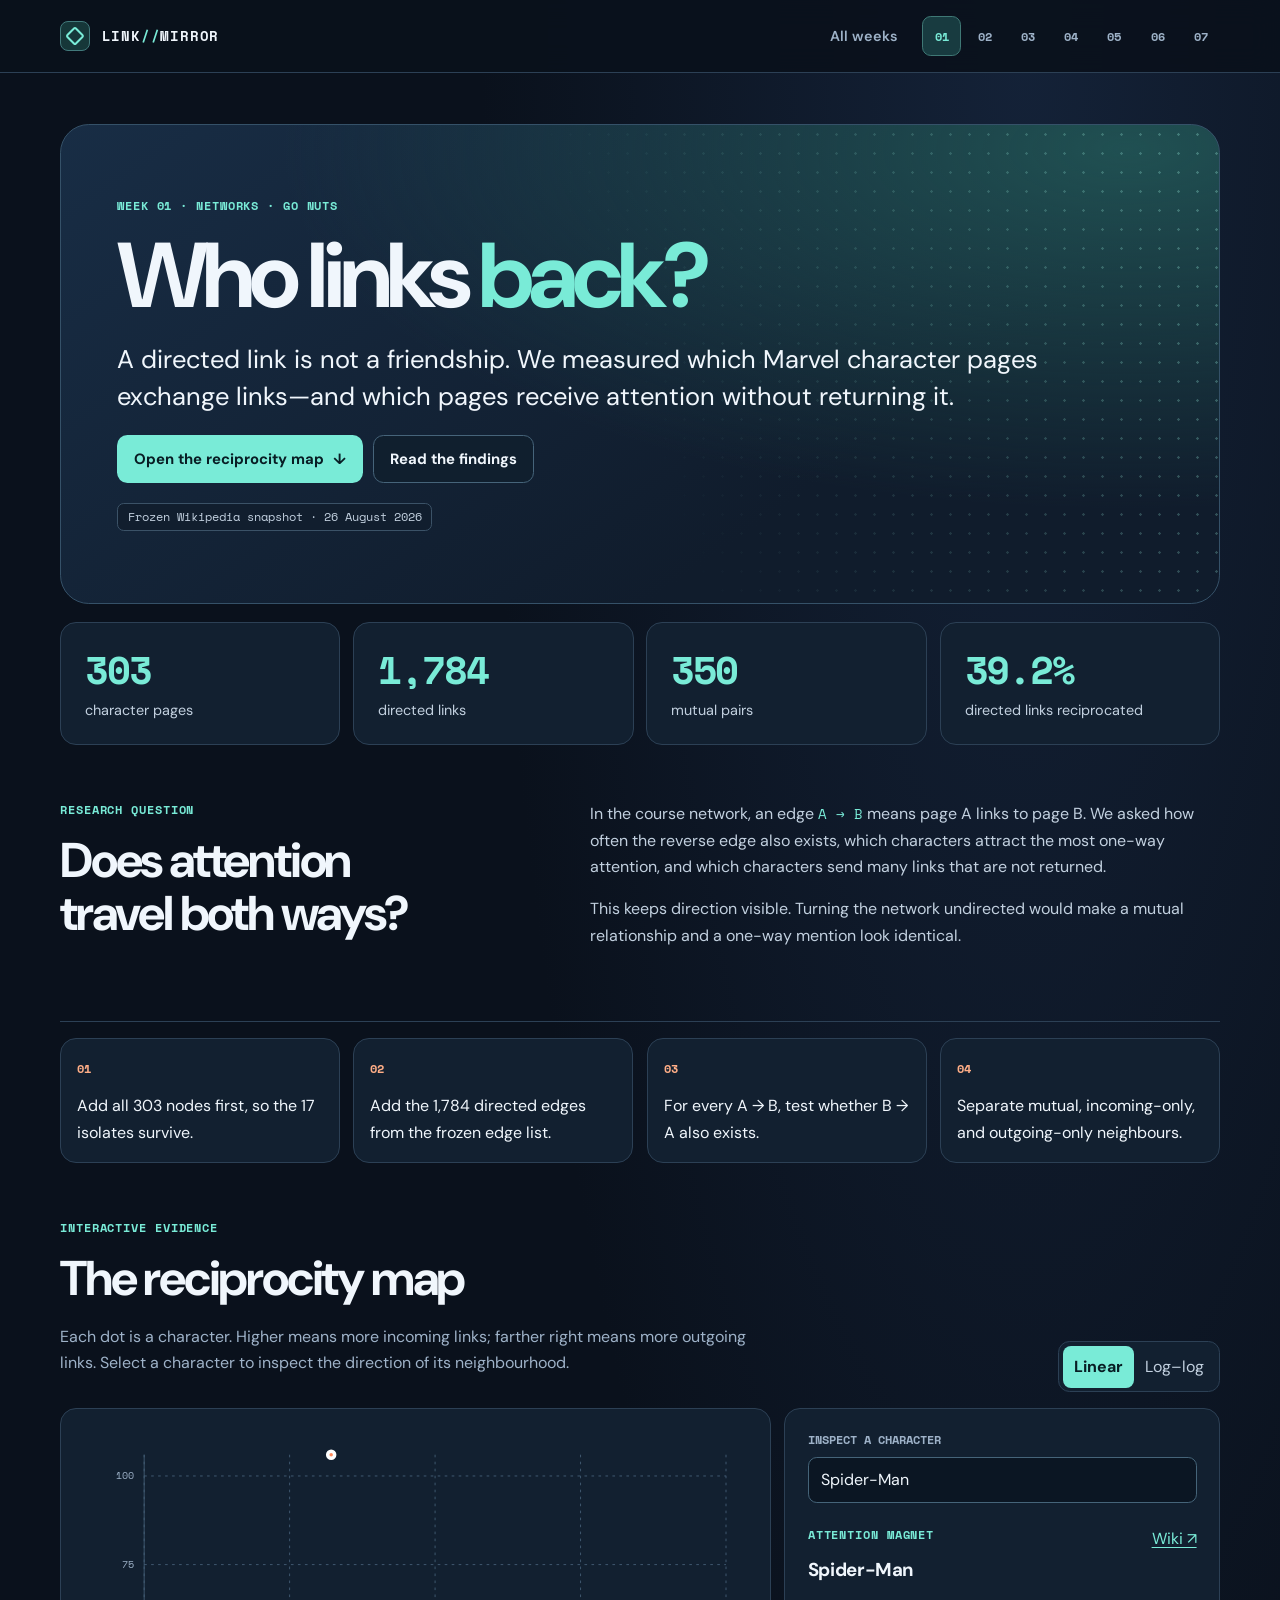
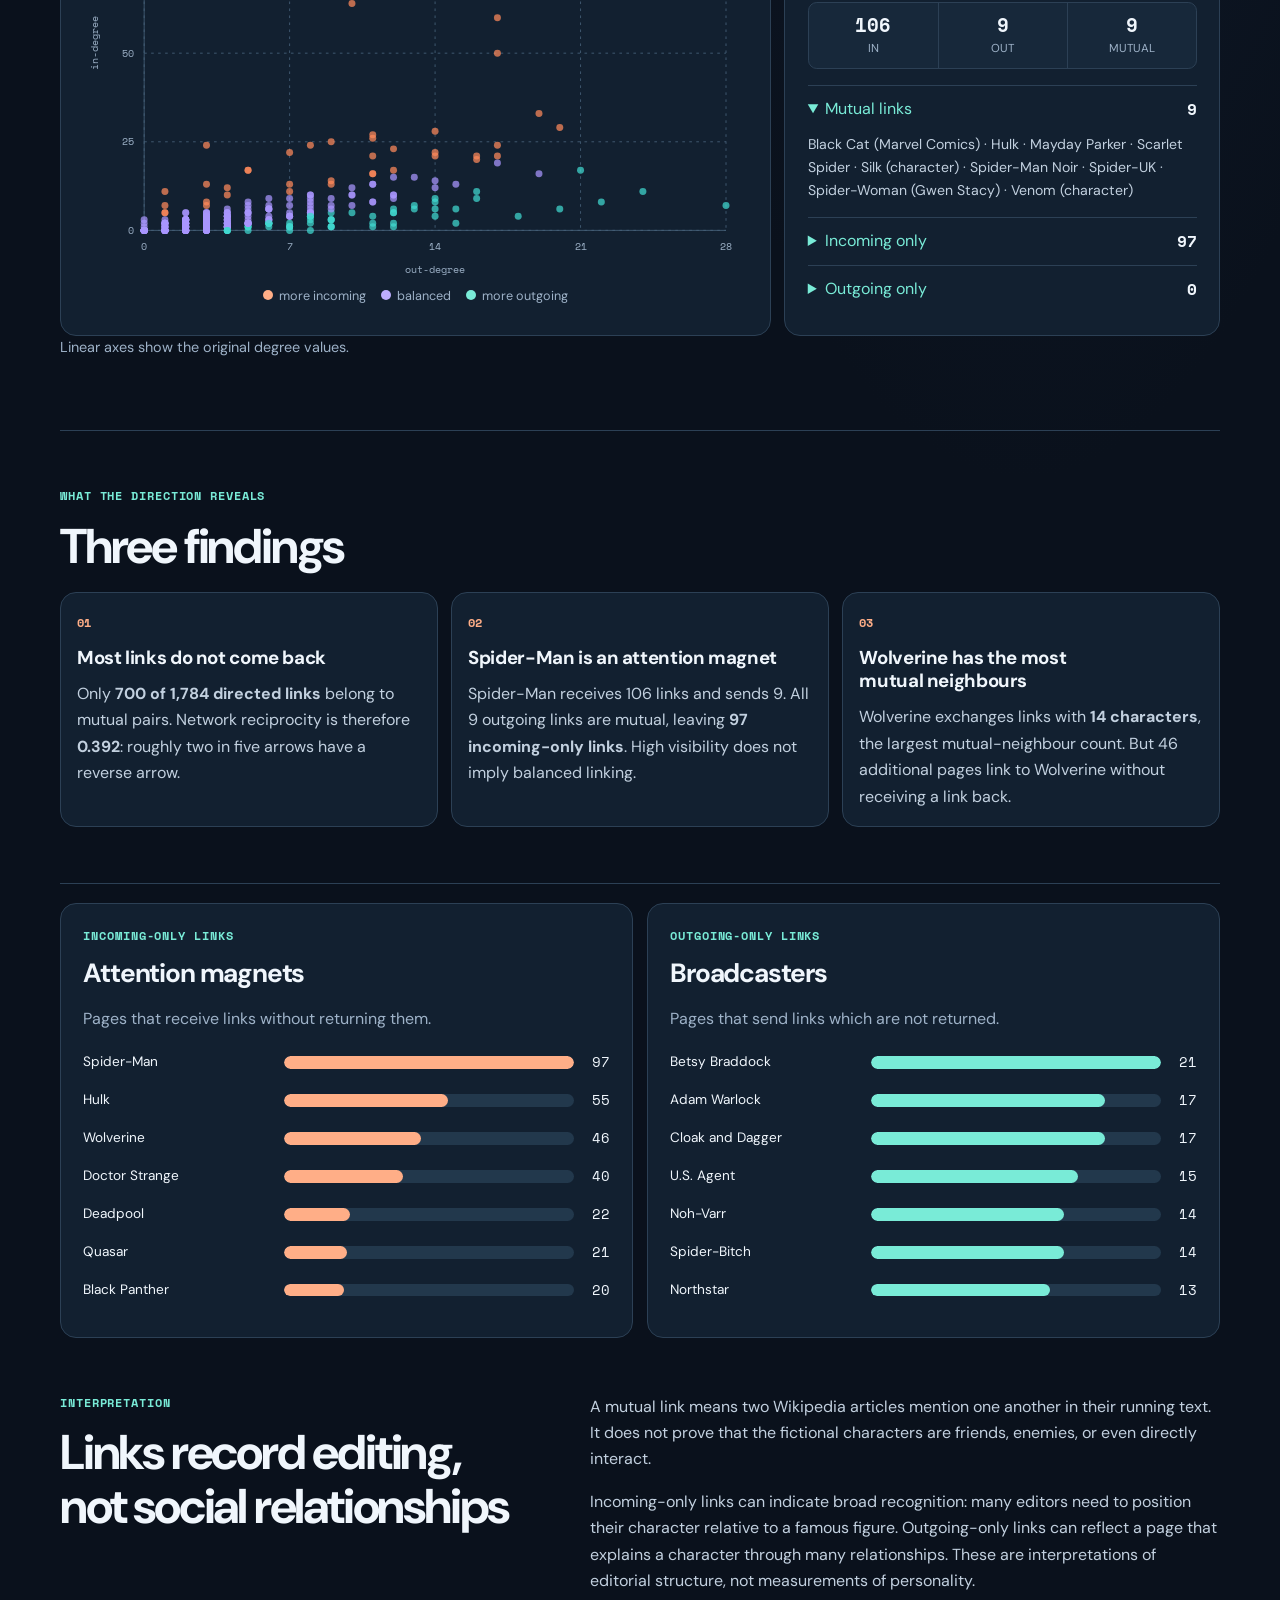
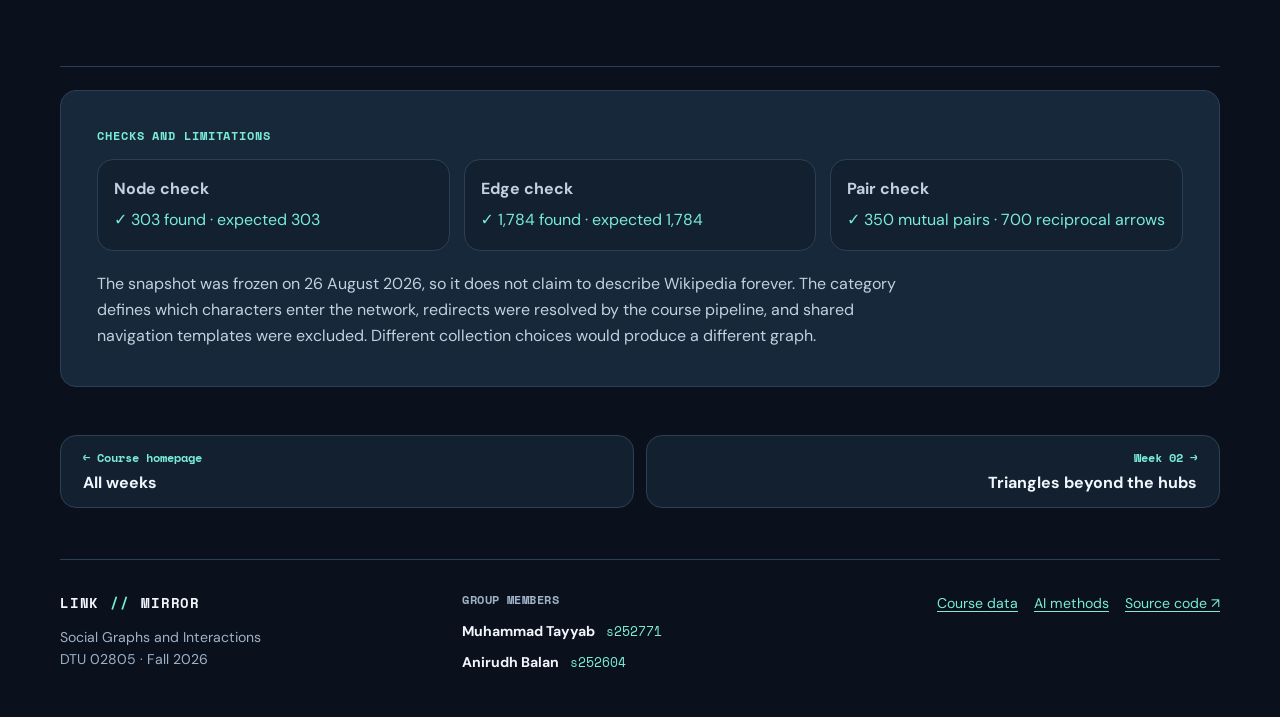
==== commit e48adf9a: "Show Weeks 1–7 and correct Anirudh Balan’s name" ====
--- a/weeks/week1/index.html
+++ b/weeks/week1/index.html
@@ -8,8 +8,8 @@
   <link rel="preconnect" href="https://fonts.googleapis.com">
   <link rel="preconnect" href="https://fonts.gstatic.com" crossorigin>
   <link rel="stylesheet" href="https://fonts.googleapis.com/css2?family=DM+Sans:wght@400;500;600;700&amp;family=Space+Mono:wght@400;700&amp;display=swap">
-  <link rel="stylesheet" href="../../styles.css?v=4">
-  <link rel="stylesheet" href="../../course.css?v=4">
+  <link rel="stylesheet" href="../../styles.css?v=5">
+  <link rel="stylesheet" href="../../course.css?v=5">
 </head>
 <body>
   <a class="skip-link" href="#top">Skip to content</a>
@@ -25,7 +25,6 @@
         <a href="../../weeks/week5/" aria-label="Week 5">05</a>
         <a href="../../weeks/week6/" aria-label="Week 6">06</a>
         <a href="../../weeks/week7/" aria-label="Week 7">07</a>
-        <a href="../../weeks/week8/" aria-label="Week 8 project preparation">08</a>
       </nav>
     </div>
   </header>
@@ -195,7 +194,7 @@
       <p class="footer-heading">Group members</p>
       <ul class="member-list">
         <li><span class="member-name">Muhammad Tayyab</span> <span class="student-id">s252771</span></li>
-        <li><span class="member-name">Nirudh Balan</span> <span class="student-id">s252604</span></li>
+        <li><span class="member-name">Anirudh Balan</span> <span class="student-id">s252604</span></li>
       </ul>
     </div>
     <nav class="footer-links" aria-label="Course resources">
--- a/styles.css
+++ b/styles.css
@@ -420,7 +420,7 @@
 
   .week-nav {
     display: grid;
-    grid-template-columns: repeat(8, minmax(0, 1fr));
+    grid-template-columns: repeat(7, minmax(0, 1fr));
     flex: 1 0 100%;
   }
 
--- a/course.css
+++ b/course.css
@@ -4,6 +4,10 @@
   grid-template-columns: minmax(0, 1.6fr) minmax(15rem, 1fr);
   align-items: center;
   gap: clamp(1.5rem, 4vw, 3.25rem);
+}
+
+@media (min-width: 961px) {
+  .language-chapter .week-grid { grid-template-columns: repeat(3, minmax(0, 1fr)); }
 }
 
 .course-map {
